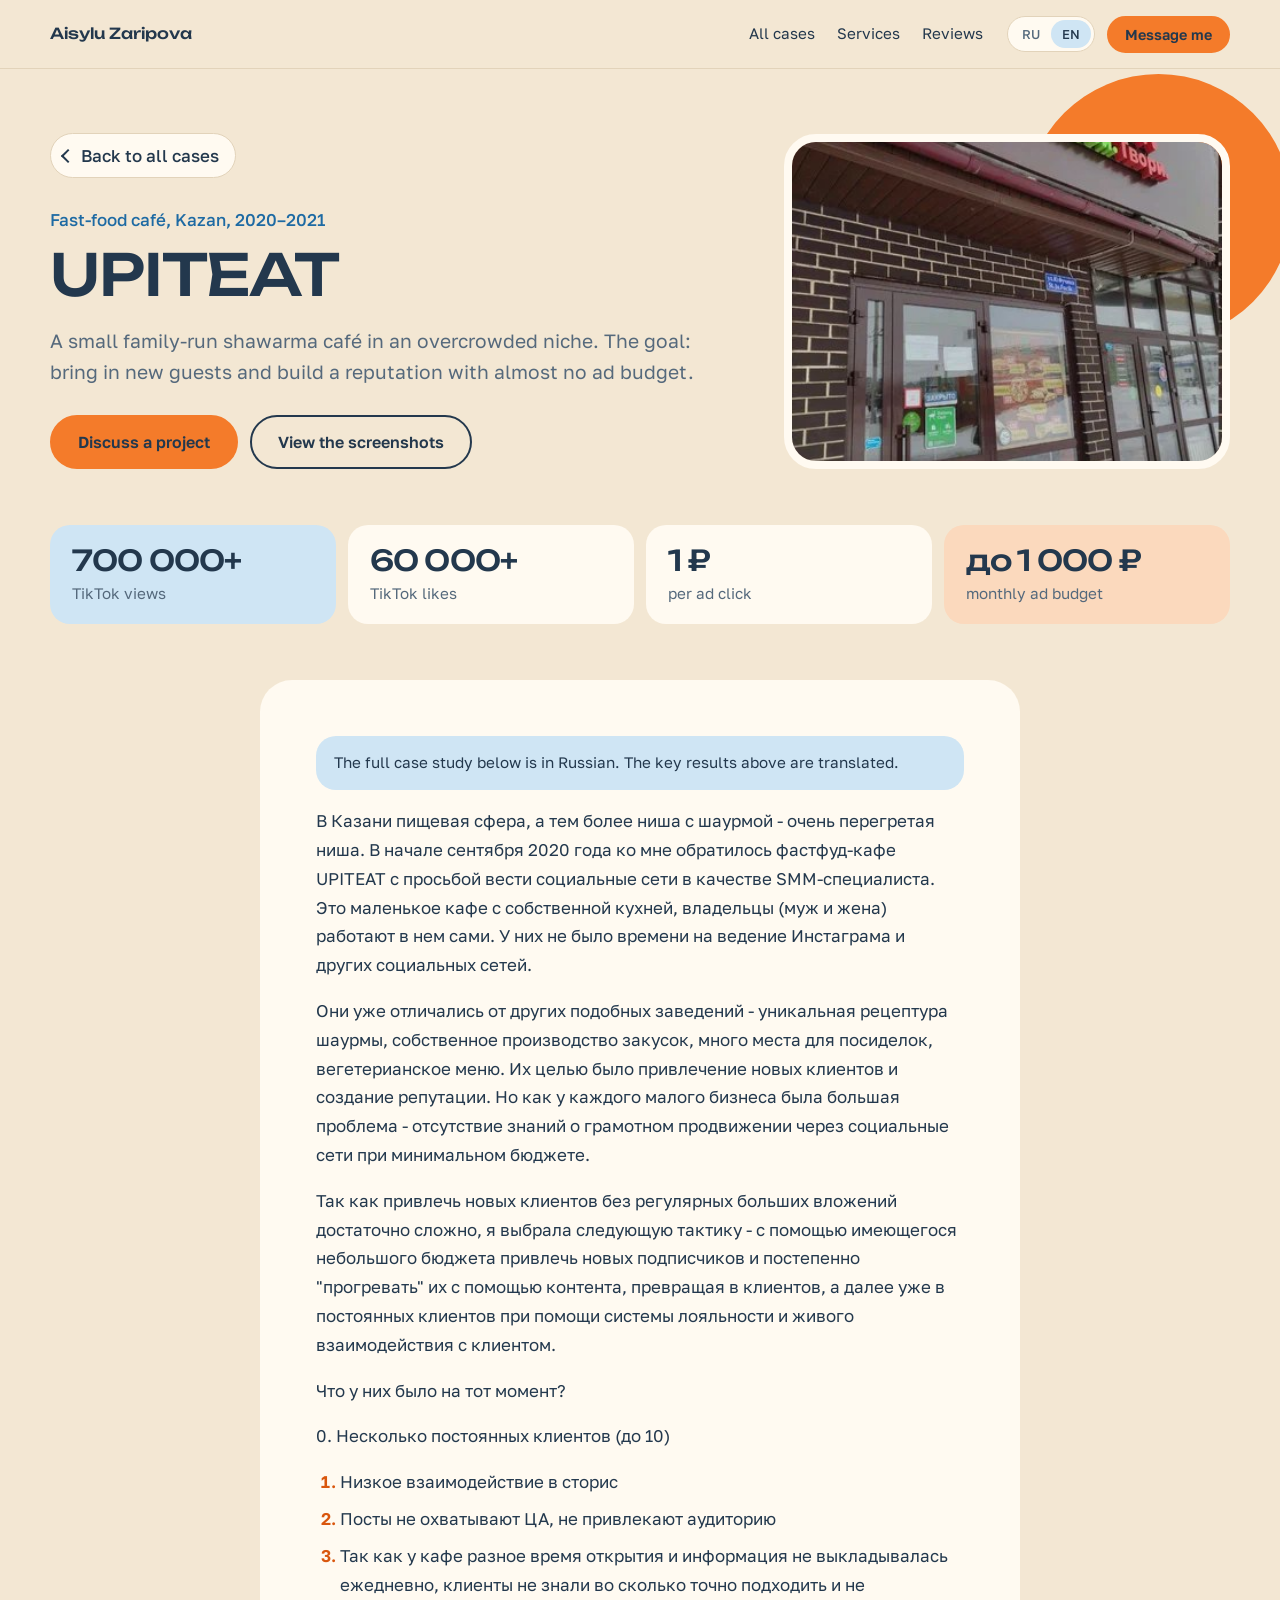
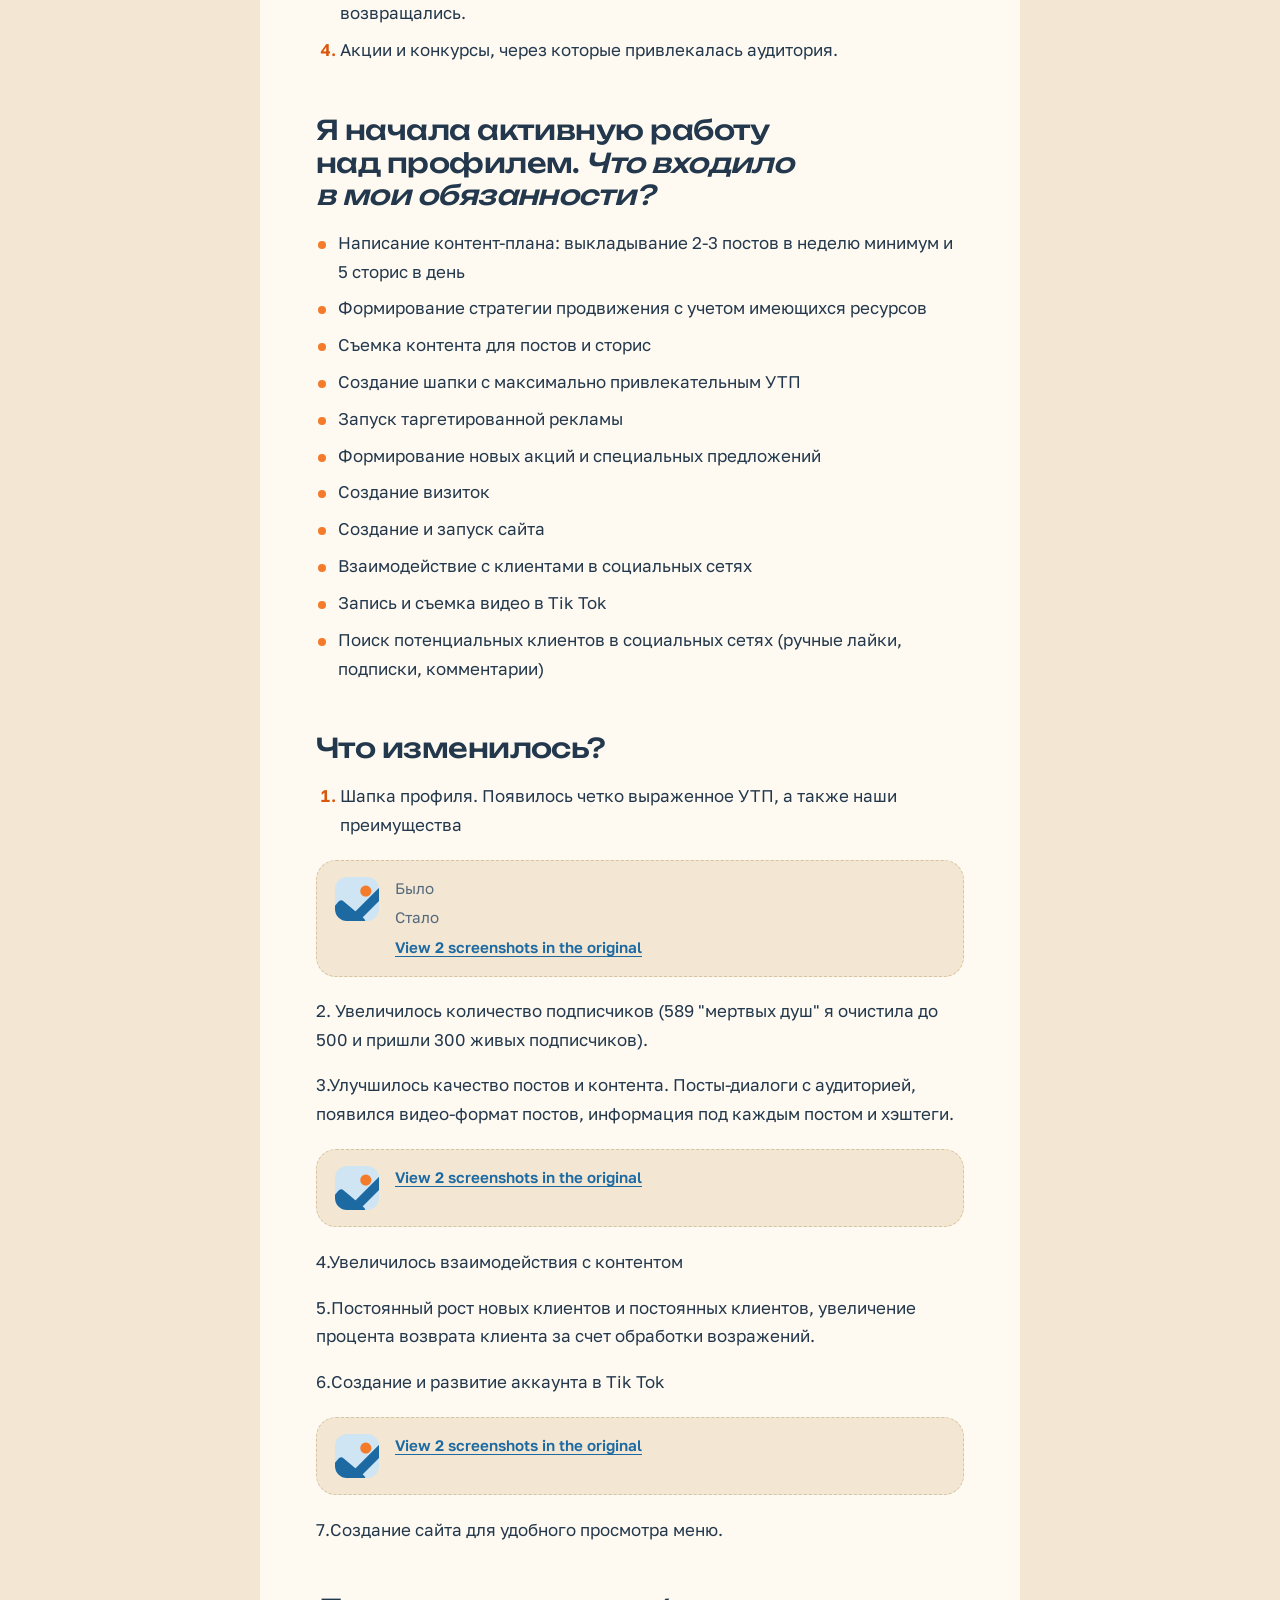
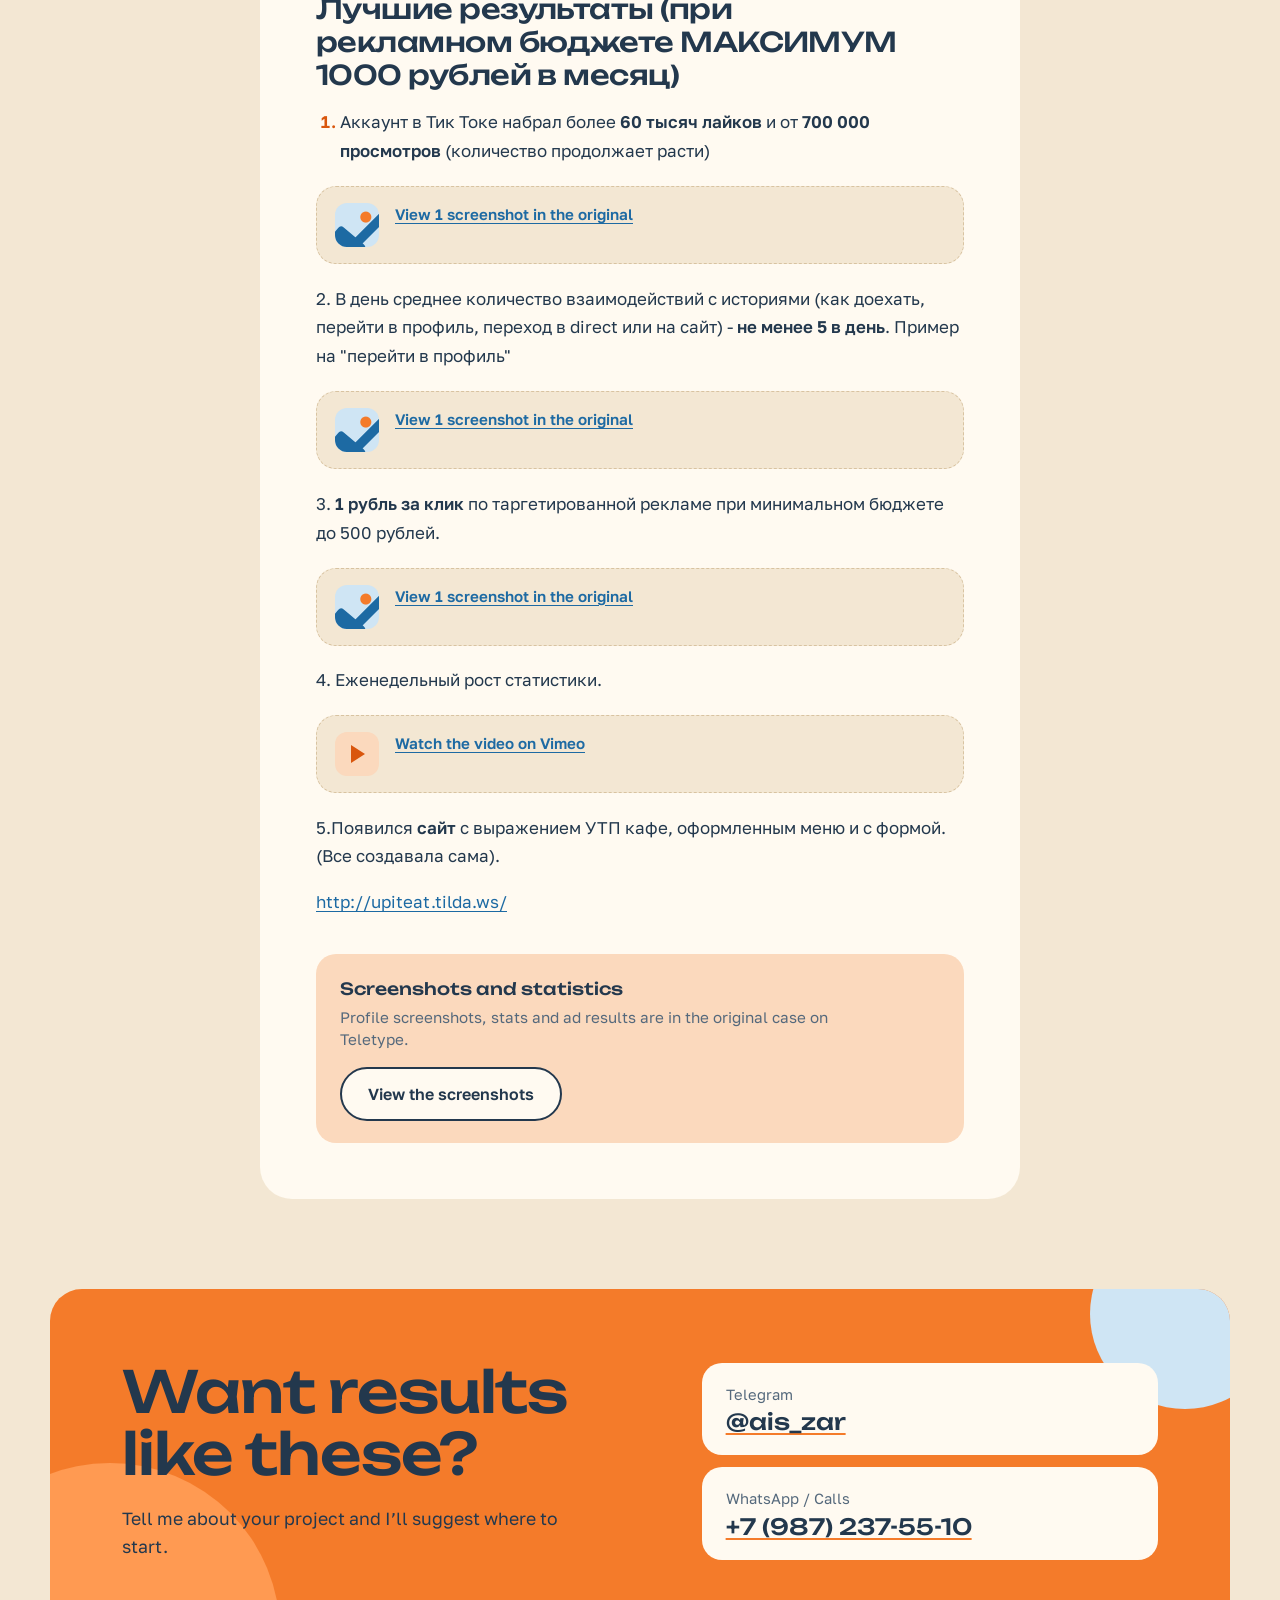
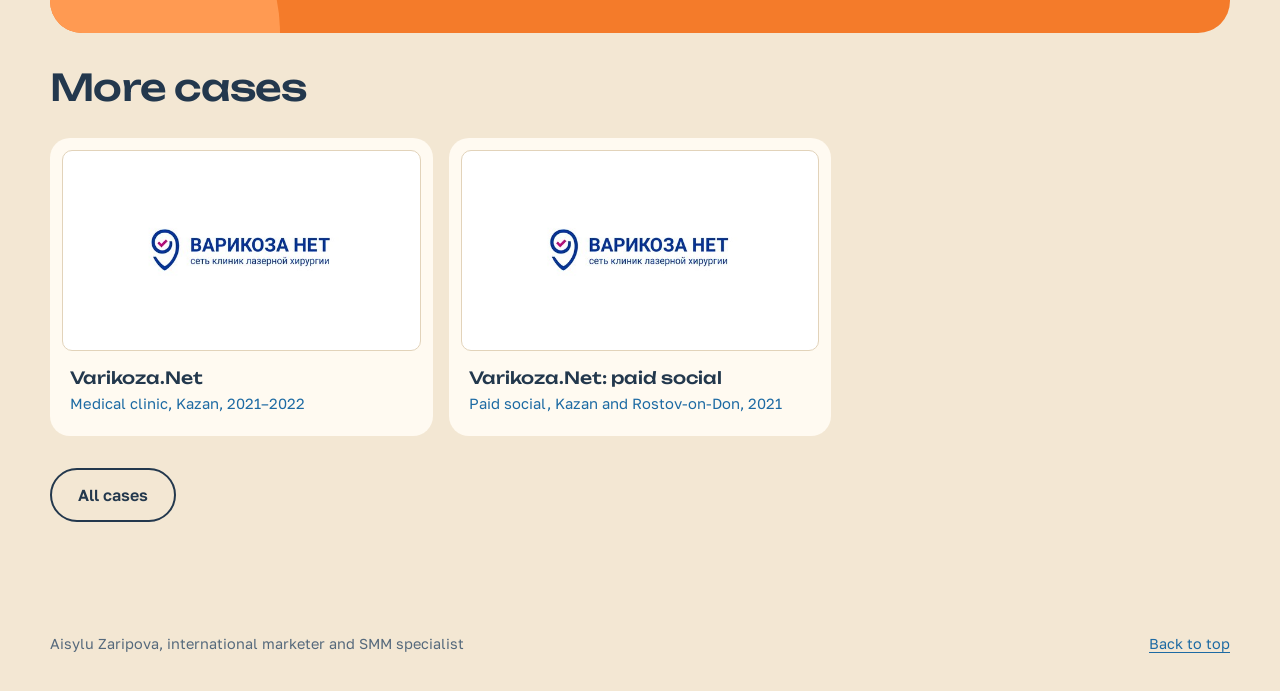
==== cases/upiteat.html @ 754c5f0a "Add case preview modal and standalone case pages Each case card now opens a preview dialog with key " ====
<!doctype html>
<html lang="ru">
<head>
<meta charset="utf-8">
<meta name="viewport" content="width=device-width, initial-scale=1">
<title>UPITEAT — кейс Айсылу Зариповой</title>
<meta name="description" content="Маленькое семейное кафе с шаурмой в перегретой нише. Задача: привлечь новых гостей и выстроить репутацию почти без рекламного бюджета.">
<meta property="og:title" content="UPITEAT — кейс Айсылу Зариповой">
<meta property="og:description" content="Маленькое семейное кафе с шаурмой в перегретой нише. Задача: привлечь новых гостей и выстроить репутацию почти без рекламного бюджета.">
<meta property="og:image" content="../assets/upiteat.jpg">
<link rel="preconnect" href="https://fonts.googleapis.com">
<link rel="preconnect" href="https://fonts.gstatic.com" crossorigin>
<link href="https://fonts.googleapis.com/css2?family=Golos+Text:wght@400;500;600&family=Unbounded:wght@400;500;600&display=swap" rel="stylesheet">
<link rel="stylesheet" href="../styles.css">
</head>
<body class="cpage-body" data-title-en="UPITEAT — case study by Aisylu Zaripova" data-desc-en="A small family-run shawarma café in an overcrowded niche. The goal: bring in new guests and build a reputation with almost no ad budget.">
<a class="skip" href="#main" data-en="Skip to content">К содержанию</a>
<div class="progress" aria-hidden="true"></div>
<header class="top">
  <div class="wrap top__in">
    <a class="brand" href="../index.html" data-en="Aisylu Zaripova">Айсылу Зарипова</a>
    <nav class="nav" aria-label="Навигация">
      <a href="../index.html#cases" data-en="All cases">Все кейсы</a>
      <a href="../index.html#services" data-en="Services">Услуги</a>
      <a href="../index.html#reviews" data-en="Reviews">Отзывы</a>
    </nav>
    <div class="top__act">
      <div class="lang" role="group" aria-label="Язык / Language">
        <button type="button" data-lang="ru" aria-pressed="true">RU</button>
        <button type="button" data-lang="en" aria-pressed="false">EN</button>
      </div>
      <a class="btn btn--sm" href="https://t.me/ais_zar" target="_blank" rel="noopener" data-en="Message me">Написать</a>
    </div>
  </div>
</header>

<main id="main">
  <section class="chero">
    <div class="wrap chero__in">
      <div class="chero__text">
        <a class="back" href="../index.html#cases" data-en="Back to all cases">Ко всем кейсам</a>
        <p class="chero__meta" data-en="Fast-food café, Kazan, 2020–2021">Фастфуд-кафе, Казань, 2020–2021</p>
        <h1 data-en="UPITEAT">UPITEAT</h1>
        <p class="chero__lead" data-en="A small family-run shawarma café in an overcrowded niche. The goal: bring in new guests and build a reputation with almost no ad budget.">Маленькое семейное кафе с шаурмой в перегретой нише. Задача: привлечь новых гостей и выстроить репутацию почти без рекламного бюджета.</p>
        <div class="chero__cta">
          <a class="btn" href="https://t.me/ais_zar" target="_blank" rel="noopener" data-en="Discuss a project">Обсудить проект</a>
          <a class="btn btn--ghost" href="https://teletype.in/@ais.zar/6tDZV5hww" target="_blank" rel="noopener" data-en="View the screenshots">Ознакомиться со скриншотами</a>
        </div>
      </div>
      <div class="chero__pic">
        <div class="chero__sun" aria-hidden="true"></div>
        <img src="../assets/upiteat.jpg" alt="" class="">
      </div>
    </div>
    <div class="wrap">
      <ul class="cnums"><li><b>700 000+</b><span data-en="TikTok views">просмотров в TikTok</span></li><li><b>60 000+</b><span data-en="TikTok likes">лайков в TikTok</span></li><li><b>1 ₽</b><span data-en="per ad click">за клик в таргете</span></li><li><b>до 1 000 ₽</b><span data-en="monthly ad budget">рекламный бюджет в месяц</span></li></ul>
    </div>
  </section>

  <article class="wrap prose">
    <p class="lang-note" data-en="The full case study below is in Russian. The key results above are translated."></p>
    <p>В Казани пищевая сфера, а тем более ниша с шаурмой - очень перегретая ниша. В начале сентября 2020 года ко мне обратилось фастфуд-кафе UPITEAT c просьбой вести социальные сети в качестве SMM-специалиста. Это маленькое кафе с собственной кухней, владельцы (муж и жена) работают в нем сами. У них не было времени на ведение Инстаграма и других социальных сетей.</p>
<p>Они уже отличались от других подобных заведений - уникальная рецептура шаурмы, собственное производство закусок, много места для посиделок, вегетерианское меню. Их целью было привлечение новых клиентов и создание репутации. Но как у каждого малого бизнеса была большая проблема - отсутствие знаний о грамотном продвижении через социальные сети при минимальном бюджете.</p>
<p>Так как привлечь новых клиентов без регулярных больших вложений достаточно сложно, я выбрала следующую тактику - с помощью имеющегося небольшого бюджета привлечь новых подписчиков и постепенно "прогревать" их с помощью контента, превращая в клиентов, а далее уже в постоянных клиентов при помощи системы лояльности и живого взаимодействия с клиентом.</p>
<p>Что у них было на тот момент?</p>
<p>0. Несколько постоянных клиентов (до 10)</p>
<ol><li>Низкое взаимодействие в сторис</li><li>Посты не охватывают ЦА, не привлекают аудиторию</li><li>Так как у кафе разное время открытия и информация не выкладывалась ежедневно, клиенты не знали во сколько точно подходить и не возвращались.</li><li>Акции и конкурсы, через которые привлекалась аудитория.</li></ol>
<h2>Я начала активную работу над профилем. <em>Что входило в мои обязанности?</em></h2>
<ul><li>Написание контент-плана: выкладывание 2-3 постов в неделю минимум и 5 сторис в день</li><li>Формирование стратегии продвижения с учетом имеющихся ресурсов</li><li>Съемка контента для постов и сторис</li><li>Создание шапки с максимально привлекательным УТП</li><li>Запуск таргетированной рекламы</li><li>Формирование новых акций и специальных предложений</li><li>Создание визиток</li><li>Создание и запуск сайта</li><li>Взаимодействие с клиентами в социальных сетях</li><li>Запись и съемка видео в Tik Tok</li><li>Поиск потенциальных клиентов в социальных сетях (ручные лайки, подписки, комментарии)</li></ul>
<h2>Что изменилось?</h2>
<ol><li>Шапка профиля. Появилось четко выраженное УТП, а также наши преимущества</li></ol>
<figure class="shotref"><span class="shotref__ic" aria-hidden="true"></span><figcaption><p>Было</p><p>Стало</p><a class="shotref__link" href="https://teletype.in/@ais.zar/6tDZV5hww" target="_blank" rel="noopener" data-en="View 2 screenshots in the original">Смотреть 2 скриншота в оригинале</a></figcaption></figure>
<p>2. Увеличилось количество подписчиков (589 "мертвых душ" я очистила до 500 и пришли 300 живых подписчиков).</p>
<p>3.Улучшилось качество постов и контента. Посты-диалоги с аудиторией, появился видео-формат постов, информация под каждым постом и хэштеги.</p>
<figure class="shotref"><span class="shotref__ic" aria-hidden="true"></span><figcaption><a class="shotref__link" href="https://teletype.in/@ais.zar/6tDZV5hww" target="_blank" rel="noopener" data-en="View 2 screenshots in the original">Смотреть 2 скриншота в оригинале</a></figcaption></figure>
<p>4.Увеличилось взаимодействия с контентом</p>
<p>5.Постоянный рост новых клиентов и постоянных клиентов, увеличение процента возврата клиента за счет обработки возражений.</p>
<p>6.Создание и развитие аккаунта в Tik Tok</p>
<figure class="shotref"><span class="shotref__ic" aria-hidden="true"></span><figcaption><a class="shotref__link" href="https://teletype.in/@ais.zar/6tDZV5hww" target="_blank" rel="noopener" data-en="View 2 screenshots in the original">Смотреть 2 скриншота в оригинале</a></figcaption></figure>
<p>7.Создание сайта для удобного просмотра меню.</p>
<h2>Лучшие результаты (при рекламном бюджете МАКСИМУМ 1000 рублей в месяц)</h2>
<ol><li>Аккаунт в Тик Токе набрал более <b>60 тысяч лайков</b> и от<b> 700 000 просмотров</b> (количество продолжает расти)</li></ol>
<figure class="shotref"><span class="shotref__ic" aria-hidden="true"></span><figcaption><a class="shotref__link" href="https://teletype.in/@ais.zar/6tDZV5hww" target="_blank" rel="noopener" data-en="View 1 screenshot in the original">Смотреть 1 скриншот в оригинале</a></figcaption></figure>
<p>2. В день среднее количество взаимодействий с историями (как доехать, перейти в профиль, переход в direct или на сайт) - <b>не менее 5 в день</b>. Пример на "перейти в профиль"</p>
<figure class="shotref"><span class="shotref__ic" aria-hidden="true"></span><figcaption><a class="shotref__link" href="https://teletype.in/@ais.zar/6tDZV5hww" target="_blank" rel="noopener" data-en="View 1 screenshot in the original">Смотреть 1 скриншот в оригинале</a></figcaption></figure>
<p>3.<b> 1 рубль за клик</b> по таргетированной рекламе при минимальном бюджете до 500 рублей.</p>
<figure class="shotref"><span class="shotref__ic" aria-hidden="true"></span><figcaption><a class="shotref__link" href="https://teletype.in/@ais.zar/6tDZV5hww" target="_blank" rel="noopener" data-en="View 1 screenshot in the original">Смотреть 1 скриншот в оригинале</a></figcaption></figure>
<p>4. Еженедельный рост статистики.</p>
<figure class="shotref shotref--video"><span class="shotref__ic" aria-hidden="true"></span><figcaption><a class="shotref__link" href="https://vimeo.com/582574248" target="_blank" rel="noopener" data-en="Watch the video on Vimeo">Смотреть видео на Vimeo</a></figcaption></figure>
<p>5.Появился <b>сайт</b> с выражением УТП кафе, оформленным меню и с формой. (Все создавала сама).</p>
<p><a target="_blank" rel="noopener" href="http://upiteat.tilda.ws/"> <a target="_blank" rel="noopener" href="http://upiteat.tilda.ws/">http://upiteat.tilda.ws/</a></a></p>
    <aside class="shots-note"><div><b data-en="Screenshots and statistics">Скриншоты и статистика</b><p data-en="Profile screenshots, stats and ad results are in the original case on Teletype.">Скриншоты профиля, статистика и результаты рекламы в оригинале кейса на Teletype.</p></div><a class="btn btn--ghost" href="https://teletype.in/@ais.zar/6tDZV5hww" target="_blank" rel="noopener" data-en="View the screenshots">Ознакомиться со скриншотами</a></aside>
  </article>

  <section class="contact">
    <div class="wrap">
      <div class="contact__box">
        <div>
          <h2 data-en="Want results like these?">Хотите такие же результаты?</h2>
          <p data-en="Tell me about your project and I’ll suggest where to start.">Расскажите о своём проекте, и я предложу, с чего начать.</p>
        </div>
        <ul class="contact__list">
          <li><span>Telegram</span><a href="https://t.me/ais_zar" target="_blank" rel="noopener">@ais_zar</a></li>
          <li><span data-en="WhatsApp / Calls">WhatsApp / Звонки</span><a href="https://wa.me/79872375510" target="_blank" rel="noopener">+7 (987) 237-55-10</a></li>
        </ul>
      </div>
    </div>
  </section>

  <section class="wrap more">
    <h2 data-en="More cases">Другие кейсы</h2>
    <ul class="more__list"><li><a href="varikoza.html"><img src="../assets/varikoza.jpg" alt="" loading="lazy"><b data-en="Varikoza.Net">Варикоза.Нет</b><span data-en="Medical clinic, Kazan, 2021–2022">Медицинская клиника, Казань, 2021–2022</span></a></li><li><a href="varikoza-target.html"><img src="../assets/varikoza.jpg" alt="" loading="lazy"><b data-en="Varikoza.Net: paid social">Варикоза.Нет: таргет</b><span data-en="Paid social, Kazan and Rostov-on-Don, 2021">Таргетированная реклама, Казань и Ростов-на-Дону, 2021</span></a></li></ul>
    <a class="btn btn--ghost" href="../index.html#cases" data-en="All cases">Все кейсы</a>
  </section>
</main>

<dialog class="lightbox" aria-label="Изображение" data-en-aria-label="Image">
  <img src="" alt="">
  <button type="button" class="lightbox__close" aria-label="Закрыть" data-en-aria-label="Close">×</button>
</dialog>

<footer class="foot">
  <div class="wrap foot__in">
    <span data-en="Aisylu Zaripova, international marketer and SMM specialist">Айсылу Зарипова, международный маркетолог и SMM-специалист</span>
    <a href="#main" data-en="Back to top">Наверх</a>
  </div>
</footer>
<script src="../script.js"></script>
</body>
</html>
---- styles.css ----
:root {
  --sand: #f3e7d3;
  --paper: #fffaf1;
  --sky: #cfe5f4;
  --sky-deep: #1d6aa3;
  --sun: #f47b2a;
  --sun-soft: #fbd9bd;
  --ink: #23384d;
  --ink-soft: #55697c;
  --line: #e2d3ba;
  --display: 'Unbounded', 'Golos Text', system-ui, sans-serif;
  --body: 'Golos Text', system-ui, -apple-system, 'Segoe UI', sans-serif;
  --r-lg: 32px;
  --r-md: 20px;
}

* { box-sizing: border-box; }
html { scroll-behavior: smooth; scroll-padding-top: 88px; }
body {
  margin: 0;
  background: var(--sand);
  color: var(--ink);
  font: 400 17px/1.6 var(--body);
  -webkit-font-smoothing: antialiased;
}
img { max-width: 100%; height: auto; display: block; }
a { color: var(--sky-deep); text-underline-offset: 3px; }
a:hover { color: var(--ink); }
:focus-visible { outline: 3px solid var(--sky-deep); outline-offset: 3px; border-radius: 6px; }
ul { margin: 0; padding: 0; list-style: none; }
h1, h2, h3, h4, p, dl, dd, figure, blockquote { margin: 0; }

.wrap { width: min(1180px, 100% - 40px); margin-inline: auto; }
.skip { position: absolute; left: -999px; top: 8px; background: var(--paper); padding: 8px 14px; border-radius: 10px; z-index: 20; }
.skip:focus { left: 8px; }

h1, h2 { font-family: var(--display); font-weight: 500; letter-spacing: -0.02em; text-wrap: balance; }
h1 { font-size: clamp(1.75rem, 4.3vw, 3.5rem); line-height: 1.12; overflow-wrap: break-word; }
h2 { font-size: clamp(1.4rem, 2.9vw, 2.3rem); line-height: 1.2; max-width: 22ch; }
h3 { font-family: var(--display); font-weight: 500; font-size: 1.05rem; line-height: 1.3; letter-spacing: -0.01em; }

/* ---------- Header ---------- */
.top { position: sticky; top: 0; z-index: 10; background: rgba(243, 231, 211, .9); backdrop-filter: blur(10px); border-bottom: 1px solid var(--line); }
.top__in { display: flex; align-items: center; gap: 24px; min-height: 68px; }
.brand { font-family: var(--display); font-weight: 500; font-size: .95rem; color: var(--ink); text-decoration: none; white-space: nowrap; }
.nav { display: flex; gap: 22px; margin-left: auto; }
.nav a { color: var(--ink); text-decoration: none; font-size: .95rem; padding: 6px 0; border-bottom: 2px solid transparent; }
.nav a:hover { border-color: var(--sun); }
.top__act { display: flex; align-items: center; gap: 12px; }
.lang { display: flex; background: var(--paper); border: 1px solid var(--line); border-radius: 999px; padding: 3px; }
.lang button { border: 0; background: none; font: 500 .8rem var(--body); color: var(--ink-soft); padding: 6px 11px; border-radius: 999px; cursor: pointer; }
.lang button[aria-pressed="true"] { background: var(--sky); color: var(--ink); }

.btn { display: inline-flex; align-items: center; justify-content: center; background: var(--sun); color: var(--ink); font: 600 1rem var(--body); text-decoration: none; padding: 15px 26px; border-radius: 999px; border: 2px solid var(--sun); transition: background .15s, border-color .15s; }
.btn:hover { background: #ff9347; border-color: #ff9347; color: var(--ink); }
.btn--ghost { background: transparent; border-color: var(--ink); }
.btn--ghost:hover { background: var(--paper); border-color: var(--ink); }
.btn--sm { padding: 8px 16px; font-size: .9rem; }

/* ---------- Hero ---------- */
.hero { padding: clamp(32px, 6vw, 72px) 0 clamp(48px, 7vw, 96px); overflow: hidden; }
.hero__in { display: grid; grid-template-columns: 1.15fr .85fr; gap: clamp(24px, 5vw, 72px); align-items: center; }
.hero__lead { margin-top: 24px; font-size: clamp(1.05rem, 1.5vw, 1.25rem); max-width: 34em; color: var(--ink-soft); }
.hero__cta { margin-top: 36px; display: flex; flex-wrap: wrap; gap: 12px; }
.hero__photo { position: relative; justify-self: center; width: min(400px, 100%); }
.hero__photo img { position: relative; width: 100%; aspect-ratio: 4 / 5.4; object-fit: cover; object-position: 60% 20%; border-radius: 999px 999px var(--r-lg) var(--r-lg); border: 8px solid var(--paper); }
.hero__sun { position: absolute; width: 78%; aspect-ratio: 1; border-radius: 50%; background: var(--sun); right: -16%; top: -5%; }
.geo li { position: absolute; background: var(--paper); border: 2px solid var(--ink); border-radius: 999px; padding: 7px 14px 7px 30px; font: 500 .8rem var(--display); white-space: nowrap; }
.geo li::before { content: ''; position: absolute; left: 11px; top: 50%; width: 11px; height: 11px; border-radius: 50% 50% 50% 0; background: var(--sun); transform: translateY(-65%) rotate(-45deg); }
.geo__1 { left: -9%; top: 30%; rotate: -6deg; }
.geo__2 { right: -8%; top: 46%; rotate: 5deg; }
.geo__3 { left: -5%; bottom: 20%; rotate: 4deg; }
.geo__4 { right: -2%; bottom: 7%; rotate: -5deg; }
.geo__2::before, .geo__4::before { background: var(--sky-deep) !important; }

@media (prefers-reduced-motion: no-preference) {
  .js .hero__text > * { animation: rise .7s cubic-bezier(.2, .7, .2, 1) both; }
  .js .hero__text > :nth-child(2) { animation-delay: .1s; }
  .js .hero__text > :nth-child(3) { animation-delay: .2s; }
  .js .hero__sun { animation: sun 1s cubic-bezier(.2, .7, .2, 1) both; }
  .js .geo li { animation: pop .45s cubic-bezier(.3, 1.4, .5, 1) both; }
  .js .geo__1 { animation-delay: .55s; } .js .geo__2 { animation-delay: .7s; }
  .js .geo__3 { animation-delay: .85s; } .js .geo__4 { animation-delay: 1s; }
}
@keyframes rise { from { opacity: 0; transform: translateY(18px); } }
@keyframes sun { from { opacity: 0; transform: translate(-30px, 40px) scale(.8); } }
@keyframes pop { from { opacity: 0; scale: .6; } }

/* ---------- About ---------- */
.about { background: var(--paper); padding: clamp(48px, 7vw, 96px) 0; }
.about__in { display: grid; grid-template-columns: minmax(0, 360px) 1fr; gap: clamp(28px, 6vw, 80px); align-items: center; }
.about__photo { border-radius: var(--r-lg); aspect-ratio: 4 / 5; object-fit: cover; object-position: 50% 30%; width: 100%; }
.about__text p { margin-top: 18px; max-width: 36em; font-size: 1.08rem; }

/* ---------- Sections ---------- */
.sec { padding: clamp(48px, 7vw, 96px) 0 0; }
.sec:last-of-type { padding-bottom: clamp(48px, 7vw, 96px); }
.sec__lead { margin-top: 14px; color: var(--ink-soft); max-width: 40em; }

/* Results */
.results { margin-top: 36px; display: grid; grid-template-columns: repeat(2, 1fr); gap: 16px; }
.res { background: var(--paper); border-radius: var(--r-lg); padding: clamp(22px, 3vw, 36px); }
.res--sky { background: var(--sky); }
.res--sun { background: var(--sun-soft); }
.res h3 { font-size: 1.35rem; }
.res__meta { color: var(--ink-soft); margin-top: 4px; }
.res dl { margin-top: 20px; }
.res dl > div { display: grid; grid-template-columns: 178px 1fr; gap: 16px; align-items: baseline; padding: 11px 0; border-top: 1px solid rgba(35, 56, 77, .14); }
.res dt { font: 500 1.05rem var(--display); white-space: nowrap; letter-spacing: -0.02em; }
.res__note { padding-top: 11px; border-top: 1px solid rgba(35, 56, 77, .14); }

/* Chips */
.tools { margin-top: 36px; display: grid; grid-template-columns: 1fr 1fr; gap: clamp(24px, 4vw, 56px); }
.chips { display: flex; flex-wrap: wrap; gap: 8px; margin-top: 16px; }
.chips li { padding: 8px 16px; border-radius: 999px; font-weight: 500; font-size: .95rem; }
.chips--sky li { background: var(--sky); }
.chips--sun li { background: var(--sun-soft); }
.chips--paper li { background: var(--paper); border: 1px solid var(--line); }
.chips--lg { margin-top: 32px; gap: 10px; }
.chips--lg li { padding: 12px 20px; font-size: 1.02rem; }
.chips--lg li:nth-child(3n+1) { border-color: var(--sun); }
.chips--lg li:nth-child(3n+2) { border-color: #8fc1e3; }

/* Services */
.services { margin-top: 32px; columns: 2; column-gap: clamp(24px, 5vw, 72px); }
.services li { break-inside: avoid; padding: 13px 0 13px 28px; border-bottom: 1px solid var(--line); position: relative; }
.services li::before { content: ''; position: absolute; left: 2px; top: 1.35em; width: 10px; height: 10px; border-radius: 50%; background: var(--sun); }
.services li:nth-child(even)::before { background: #6fb0dc; }
.services b { font-weight: 600; }

.ai { margin-top: clamp(40px, 6vw, 72px); background: var(--sky); border-radius: var(--r-lg); padding: clamp(24px, 4vw, 48px); }
.ai h2 { max-width: 26ch; }
.ai__list { margin-top: 28px; display: grid; grid-template-columns: repeat(5, 1fr); gap: 12px; }
.ai__list li { background: var(--paper); border-radius: var(--r-md); padding: 20px; display: flex; flex-direction: column; gap: 10px; }
.ai__list h3 { font-size: .92rem; }
.ai__list p { font-size: .95rem; line-height: 1.5; color: var(--ink-soft); }
.ai__list a { margin-top: auto; font-weight: 600; font-size: .95rem; }

/* Cases */
.tabs { margin-top: 32px; display: flex; flex-wrap: wrap; gap: 8px; }
.tabs button { font: 500 .95rem var(--body); color: var(--ink); background: var(--paper); border: 1px solid var(--line); border-radius: 999px; padding: 10px 18px; cursor: pointer; }
.tabs button:hover { border-color: var(--ink); }
.tabs button[aria-selected="true"] { background: var(--ink); border-color: var(--ink); color: var(--paper); }
.tabs i { font-style: normal; opacity: .6; margin-left: 4px; font-size: .85em; }
html:not(.js) .tabs { display: none; }
.js .panel__title { position: absolute; width: 1px; height: 1px; overflow: hidden; clip-path: inset(50%); }
.panel__title { margin-top: 40px; }
.panel[hidden] { display: none; }
.cases { margin-top: 24px; display: grid; grid-template-columns: repeat(3, 1fr); gap: 16px; }
.cases--two { grid-template-columns: repeat(2, 1fr); }
.case { background: var(--paper); border-radius: var(--r-md); padding: 14px 22px 22px; display: flex; flex-direction: column; }
.case img { width: calc(100% + 16px); max-width: none; margin: 0 -8px 18px; aspect-ratio: 16 / 9; object-fit: cover; border-radius: 12px; background: #fff; }
.case img.is-logo { object-fit: contain; padding: 18px 28px; border: 1px solid var(--line); }
.case h4 { font: 500 1.1rem var(--display); letter-spacing: -0.01em; }
.case__meta { color: var(--sky-deep); font-size: .92rem; margin: 4px 0 12px; }
.case > p { font-size: .98rem; }
.case ul { margin: 14px 0 0; }
.case ul li { position: relative; padding: 7px 0 7px 18px; border-top: 1px solid var(--line); font-size: .95rem; font-weight: 500; }
.case ul li::before { content: ''; position: absolute; left: 0; top: 1.05em; width: 7px; height: 7px; border-radius: 50%; background: var(--sun); }
.case__links, .case__req { margin-top: auto; padding-top: 16px; }
.case__links { display: flex; flex-wrap: wrap; gap: 6px 16px; font-weight: 600; }
.case__req { color: var(--ink-soft); font-size: .92rem; }

/* Reviews */
.reviews { margin-top: 36px; display: grid; grid-template-columns: 1.3fr 1fr; gap: 16px; }
.rev { background: var(--paper); border-radius: var(--r-lg); padding: clamp(22px, 3vw, 36px); display: flex; flex-direction: column; gap: 14px; }
.rev--sky { background: var(--sky); grid-row: span 2; }
.rev--sun { background: var(--sun-soft); }
.rev blockquote p { font-size: 1.08rem; line-height: 1.55; }
.rev--sky blockquote p { font-size: clamp(1.1rem, 1.6vw, 1.3rem); }
.rev__ctx { font-size: .88rem; color: var(--ink-soft); }
.rev figcaption { margin-top: auto; padding-top: 8px; display: grid; gap: 2px; }
.rev figcaption b { font: 500 1rem var(--display); }
.rev figcaption span { color: var(--ink-soft); font-size: .95rem; }
.rev figcaption a { margin-top: 8px; font-size: .92rem; font-weight: 600; justify-self: start; }

/* Contact */
.contact { padding: clamp(48px, 7vw, 96px) 0 32px; }
.contact__box { background: var(--sun); border-radius: var(--r-lg); padding: clamp(28px, 6vw, 72px); display: grid; grid-template-columns: 1.2fr 1fr; gap: 32px; align-items: center; }
.contact__box h2 { font-size: clamp(1.8rem, 4.6vw, 3.6rem); line-height: 1.08; max-width: 11ch; }
.contact__box p { margin-top: 20px; font-size: 1.1rem; max-width: 26em; }
.contact__list { display: grid; gap: 12px; }
.contact__list li { background: var(--paper); border-radius: var(--r-md); padding: 20px 24px; display: grid; gap: 2px; }
.contact__list span { color: var(--ink-soft); font-size: .92rem; }
.contact__list a { font: 500 clamp(1.05rem, 2vw, 1.4rem) var(--display); color: var(--ink); text-decoration-color: var(--sun); text-decoration-thickness: 2px; overflow-wrap: anywhere; }
.contact__list a:hover { color: var(--sky-deep); }

.foot { padding: 20px 0 36px; font-size: .9rem; color: var(--ink-soft); }
.foot__in { display: flex; justify-content: space-between; gap: 16px; flex-wrap: wrap; }

/* ---------- Responsive ---------- */
@media (max-width: 1080px) {
  .ai__list { grid-template-columns: repeat(3, 1fr); }
  .nav { gap: 16px; }
  .top .btn--sm { display: none; }
}
@media (max-width: 900px) {
  .top__in { flex-wrap: wrap; gap: 0 16px; padding-top: 10px; }
  .top__act { margin-left: auto; }
  .nav { order: 3; width: 100%; margin: 0; overflow-x: auto; padding: 8px 0 10px; scrollbar-width: none; }
  .nav::-webkit-scrollbar { display: none; }
  .nav a { white-space: nowrap; padding: 8px 0; }
  .top .btn--sm { display: inline-flex; }
  html { scroll-padding-top: 120px; }
  .hero__in { grid-template-columns: 1fr; }
  .hero__photo { width: min(320px, 78%); margin-top: 16px; }
  .about__in { grid-template-columns: 1fr; }
  .about__photo { max-width: 360px; }
  .cases, .cases--two { grid-template-columns: repeat(2, 1fr); }
  .tools, .reviews, .contact__box { grid-template-columns: 1fr; }
  .contact__box h2 { max-width: none; }
}
@media (max-width: 640px) {
  body { font-size: 16px; }
  .wrap { width: calc(100% - 32px); }
  .brand { font-size: .82rem; }
  .results, .cases, .cases--two, .ai__list { grid-template-columns: 1fr; }
  .services { columns: 1; }
  .res dl > div { grid-template-columns: 1fr; gap: 0; }
  .btn { width: 100%; }
  .btn--sm { width: auto; }
  .tabs button { padding: 12px 16px; }
}
@media (prefers-reduced-motion: reduce) { html { scroll-behavior: auto; } }

/* ---------- Richer layer: icons, ticker, motion ---------- */
:root { --sun-deep: #d9560d; }
.progress { position: fixed; inset: 0 0 auto 0; height: 4px; background: var(--sun); transform-origin: 0 50%; transform: scaleX(0); z-index: 30; }

.facts { margin-top: 40px; display: flex; flex-wrap: wrap; gap: 14px 32px; }
.facts li { display: grid; }
.facts b { font: 500 clamp(1.5rem, 2.6vw, 2.1rem)/1.1 var(--display); letter-spacing: -0.03em; }
.facts li:nth-child(odd) b { color: var(--sun-deep); }
.facts li:nth-child(even) b { color: var(--sky-deep); }
.facts span { font-size: .92rem; color: var(--ink-soft); }

.hero__dot { position: absolute; width: 34%; aspect-ratio: 1; border-radius: 50%; background: var(--sky); left: -20%; bottom: -6%; }
.badge { position: absolute; width: 31%; left: -17%; top: 2%; overflow: visible; }
.badge text { font: 500 12.5px var(--display); fill: var(--ink); letter-spacing: .04em; }
.badge__spin { transform-origin: 60px 60px; }

.ticker { background: var(--sky); overflow: hidden; padding: 18px 0; transform: rotate(-1.2deg) scale(1.02); margin: -8px 0 -14px; position: relative; z-index: 2; display: flex; }
.ticker__row { display: flex; flex: none; align-items: center; }
.ticker__row li { font: 500 clamp(1rem, 1.8vw, 1.35rem) var(--display); white-space: nowrap; padding-right: 28px; display: flex; align-items: center; gap: 28px; }
.ticker__row li::after { content: ''; width: 16px; height: 16px; background: var(--sun); clip-path: polygon(50% 0, 62% 38%, 100% 50%, 62% 62%, 50% 100%, 38% 62%, 0 50%, 38% 38%); }

.about__pic { position: relative; }
.about__pic::before { content: ''; position: absolute; inset: 0; border-radius: var(--r-lg); background: var(--sun); transform: rotate(-5deg); }
.about__photo { position: relative; }
.about__tag { position: absolute; right: -18px; bottom: 28px; background: var(--paper); border: 2px solid var(--ink); border-radius: 999px; padding: 8px 16px; font: 500 .82rem var(--display); rotate: 4deg; white-space: nowrap; }

.chips--icons li { display: flex; align-items: center; gap: 10px; background: var(--paper); border: 1px solid var(--line); padding: 7px 16px 7px 8px; transition: transform .2s, border-color .2s; }
.chips--icons img { width: 30px; height: 30px; border-radius: 9px; object-fit: contain; flex: none; }
.chips--icons li:hover { transform: translateY(-3px) rotate(-1.5deg); border-color: var(--sun); }
.chips--lg li { transition: transform .2s, background .2s; }
.chips--lg li:hover { transform: translateY(-3px); background: var(--sky); }

.res, .case, .ai__list li, .rev, .contact__list li { transition: transform .25s cubic-bezier(.2, .7, .2, 1), box-shadow .25s; }
.res:hover, .case:hover, .ai__list li:hover, .rev:hover { transform: translateY(-6px); box-shadow: 0 24px 40px -24px rgba(35, 56, 77, .35); }
.contact__list li:hover { transform: translateX(8px); }
.case { overflow: hidden; }
.case img { transition: scale .5s cubic-bezier(.2, .7, .2, 1); }
.case:hover img:not(.is-logo) { scale: 1.05; }
.res dt { font-variant-numeric: tabular-nums; }
.services li { transition: padding-left .2s; }
.services li:hover { padding-left: 36px; }

.sec { position: relative; z-index: 0; overflow-x: clip; }
#results .wrap, #reviews .wrap { position: relative; }
#results .wrap::before { content: ''; position: absolute; width: 220px; aspect-ratio: 1; border-radius: 50%; border: 36px solid var(--sky); right: -90px; top: -70px; z-index: -1; }
#reviews .wrap::before { content: ''; position: absolute; width: 150px; aspect-ratio: 1; border-radius: 50%; background: var(--sun); right: 6%; top: -40px; z-index: -1; }

.contact__box { position: relative; overflow: hidden; isolation: isolate; }
.contact__box::before, .contact__box::after { content: ''; position: absolute; border-radius: 50%; z-index: -1; }
.contact__box::before { width: 340px; aspect-ratio: 1; background: #ff9a52; left: -110px; bottom: -170px; }
.contact__box::after { width: 190px; aspect-ratio: 1; background: var(--sky); right: -50px; top: -70px; }

@media (prefers-reduced-motion: no-preference) {
  .ticker__row { animation: ticker 38s linear infinite; }
  .ticker:hover .ticker__row { animation-play-state: paused; }
  .badge__spin { animation: spin 22s linear infinite; }
  .js .geo li { animation-name: pop, bob; animation-duration: .45s, 5s; animation-iteration-count: 1, infinite; animation-timing-function: cubic-bezier(.3, 1.4, .5, 1), ease-in-out; animation-fill-mode: both, none; }
  .js .geo__1 { animation-delay: .55s, 1.2s; } .js .geo__2 { animation-delay: .7s, 2.1s; }
  .js .geo__3 { animation-delay: .85s, 1.7s; } .js .geo__4 { animation-delay: 1s, 2.8s; }
  .hero__dot { animation: drift 9s ease-in-out infinite alternate; }
  .js .hero__photo img { animation: photo 1s cubic-bezier(.2, .7, .2, 1) both; }
  .js .badge { animation: pop .6s .4s cubic-bezier(.3, 1.4, .5, 1) both; }
  .reveal { opacity: 0; transform: translateY(28px); }
  .reveal.is-in { opacity: 1; transform: none; transition: opacity .7s cubic-bezier(.2, .7, .2, 1), transform .7s cubic-bezier(.2, .7, .2, 1); transition-delay: var(--d, 0s); }
  .reveal.is-done { opacity: 1; transform: none; transition: transform .25s cubic-bezier(.2, .7, .2, 1), box-shadow .25s, background .2s, border-color .2s, padding-left .2s; transition-delay: 0s; }
  .res.is-done:hover, .rev.is-done:hover, .ai__list li.is-done:hover { transform: translateY(-6px); }
  .chips--lg li.is-done:hover { transform: translateY(-3px); }
  .contact__list li.is-done:hover { transform: translateX(8px); }
  .panel.is-switch .case { animation: rise .5s cubic-bezier(.2, .7, .2, 1) both; animation-delay: calc(var(--i, 0) * 60ms); }
  .btn { transition: background .15s, border-color .15s, transform .2s; }
  .btn:hover { transform: translateY(-2px) scale(1.02); }
}
@keyframes ticker { to { transform: translateX(-100%); } }
@keyframes spin { to { transform: rotate(360deg); } }
@keyframes bob { 50% { translate: 0 -7px; } }
@keyframes drift { to { transform: translate(18px, -22px) scale(1.08); } }
@keyframes photo { from { opacity: 0; transform: translateY(30px) scale(.96); } }

@media (max-width: 900px) {
  .badge { left: -14%; top: -2%; width: 34%; }
  .about__pic { max-width: 340px; margin-left: 10px; }
  .about__tag { right: -8px; }
  #results .wrap::before, #reviews .wrap::before { display: none; }
}
@media (max-width: 640px) {
  .facts { display: grid; grid-template-columns: 1fr 1fr; }
}
html, body { overflow-x: clip; }

/* ---------- Case cards: details button ---------- */
.case > ul, .case > p:not([class]) { margin-bottom: 18px; }
.case > ul { margin-bottom: 18px; }
.case__open { margin-top: auto; align-self: flex-start; font: 600 .95rem var(--body); color: var(--ink); background: var(--sky); border: 0; border-radius: 999px; padding: 10px 18px; cursor: pointer; transition: background .2s, transform .2s; }
.case__open:hover { background: var(--sun); transform: translateY(-2px); }
.case img { cursor: pointer; }
.btn--soft { background: var(--sky); border-color: var(--sky); }
.btn--soft:hover { background: #b9daf0; border-color: #b9daf0; }

/* ---------- Case preview modal ---------- */
html.is-modal { overflow: hidden; }
.cmodal { border: 0; padding: 0; border-radius: var(--r-lg); background: var(--paper); color: var(--ink); width: min(900px, 100% - 32px); max-width: none; max-height: min(88vh, 780px); overflow: hidden; box-shadow: 0 40px 80px -30px rgba(35, 56, 77, .5); }
.cmodal::backdrop { background: rgba(35, 56, 77, .45); backdrop-filter: blur(4px); }
.cmodal__in { position: relative; display: grid; grid-template-columns: .85fr 1.15fr; max-height: min(88vh, 780px); overflow: auto; overscroll-behavior: contain; }
.cmodal__media { background: var(--sky); position: sticky; top: 0; align-self: stretch; min-height: 320px; }
.cmodal__media img { width: 100%; height: 100%; object-fit: cover; }
.cmodal__media.is-logo { background: #fff; display: grid; place-items: center; padding: 40px; border-right: 1px solid var(--line); }
.cmodal__media.is-logo img { height: auto; max-height: 220px; object-fit: contain; }
.cmodal__body { padding: clamp(24px, 4vw, 44px); display: flex; flex-direction: column; gap: 14px; min-width: 0; }
.cmodal__meta { color: var(--sky-deep); font-size: .92rem; padding-right: 48px; }
.cmodal h3 { font: 500 clamp(1.4rem, 3vw, 2rem)/1.15 var(--display); letter-spacing: -0.02em; }
.cmodal__desc { font-size: 1.02rem; }
.cmodal ul li { position: relative; padding: 8px 0 8px 20px; border-top: 1px solid var(--line); font-weight: 500; }
.cmodal ul li::before { content: ''; position: absolute; left: 0; top: 1.05em; width: 8px; height: 8px; border-radius: 50%; background: var(--sun); }
.case__note { color: var(--ink-soft); font-size: .95rem; }
.case__acts { display: flex; flex-wrap: wrap; gap: 8px; margin-top: 6px; }
.cmodal__close { position: absolute; top: 14px; right: 14px; width: 44px; height: 44px; border-radius: 50%; border: 0; background: var(--paper); color: var(--ink); font: 400 1.7rem/1 var(--body); cursor: pointer; z-index: 3; box-shadow: 0 4px 14px rgba(35, 56, 77, .18); }
.cmodal__close:hover { background: var(--sun); }
@media (prefers-reduced-motion: no-preference) {
  .cmodal[open] { animation: modal-in .4s cubic-bezier(.2, .8, .2, 1); }
  .cmodal[open]::backdrop { animation: fade .3s ease; }
  .lightbox[open] { animation: fade .25s ease; }
}
@keyframes modal-in { from { opacity: 0; transform: translateY(24px) scale(.97); } }
@keyframes fade { from { opacity: 0; } }
@media (max-width: 720px) {
  .cmodal { width: calc(100% - 20px); max-height: 92vh; }
  .cmodal__in { grid-template-columns: 1fr; max-height: 92vh; }
  .cmodal__media { position: static; min-height: 0; height: 190px; }
  .cmodal__media.is-logo { border-right: 0; border-bottom: 1px solid var(--line); padding: 24px; }
  .cmodal__media.is-logo img { max-height: 130px; }
  .case__acts .btn { width: 100%; }
}

/* ---------- Case page ---------- */
.chero { padding-block: clamp(28px, 5vw, 64px) clamp(32px, 5vw, 56px); overflow: hidden; }
.chero__in { display: grid; grid-template-columns: 1.2fr .8fr; gap: clamp(28px, 5vw, 72px); align-items: center; }
.back { display: inline-flex; align-items: center; gap: 8px; color: var(--ink); font-weight: 500; text-decoration: none; padding: 8px 16px 8px 12px; border: 1px solid var(--line); border-radius: 999px; background: var(--paper); }
.back::before { content: ''; width: 8px; height: 8px; border-left: 2px solid currentColor; border-bottom: 2px solid currentColor; transform: rotate(45deg); }
.back:hover { border-color: var(--ink); color: var(--ink); }
.chero__meta { margin-top: 28px; color: var(--sky-deep); font-weight: 500; }
.chero h1 { margin-top: 10px; font-size: clamp(2rem, 5vw, 3.6rem); }
.chero__lead { margin-top: 18px; font-size: clamp(1.05rem, 1.5vw, 1.2rem); color: var(--ink-soft); max-width: 36em; }
.chero__cta { margin-top: 28px; display: flex; flex-wrap: wrap; gap: 12px; }
.chero__pic { position: relative; }
.chero__pic img { position: relative; width: 100%; aspect-ratio: 4 / 3; object-fit: cover; border-radius: var(--r-lg); border: 8px solid var(--paper); background: #fff; }
.chero__pic img.is-logo { object-fit: contain; padding: 40px; }
.chero__sun { position: absolute; width: 60%; aspect-ratio: 1; border-radius: 50%; background: var(--sun); right: -14%; top: -18%; }
.cnums { margin-top: clamp(32px, 5vw, 56px); display: grid; grid-template-columns: repeat(4, 1fr); gap: 12px; }
.cnums li { background: var(--paper); border-radius: var(--r-md); padding: 20px 22px; display: grid; gap: 6px; align-content: start; }
.cnums li:nth-child(1) { background: var(--sky); }
.cnums li:nth-child(4) { background: var(--sun-soft); }
.cnums b { font: 500 clamp(1.3rem, 2.4vw, 1.8rem)/1.1 var(--display); letter-spacing: -0.03em; }
.cnums span { color: var(--ink-soft); font-size: .95rem; line-height: 1.4; }

.prose { width: min(760px, 100% - 40px); background: var(--paper); border-radius: var(--r-lg); padding: clamp(24px, 5vw, 56px); font-size: 1.06rem; line-height: 1.7; }
.prose > * + * { margin-top: 1em; }
.prose h2 { font-size: clamp(1.3rem, 2.4vw, 1.7rem); max-width: none; margin-top: 1.8em; }
.prose h3 { font-size: 1.15rem; margin-top: 1.6em; }
.prose > h2:first-child, .prose > h3:first-child, .lang-note + h2, .lang-note + h3 { margin-top: 0; }
.prose ul, .prose ol { display: grid; gap: 8px; }
.prose ul li { position: relative; padding-left: 22px; }
.prose ul li::before { content: ''; position: absolute; left: 2px; top: .7em; width: 8px; height: 8px; border-radius: 50%; background: var(--sun); }
.prose ol { padding-left: 1.4em; list-style: decimal; }
.prose ol li::marker { color: var(--sun-deep); font-weight: 600; }
.prose a { overflow-wrap: anywhere; }
.prose b { font-weight: 600; }
.lang-note { background: var(--sky); border-radius: var(--r-md); padding: 14px 18px; font-size: .95rem; }
.lang-note:empty { display: none; }
.lang-note:empty + * { margin-top: 0; }
.shots-note { margin-top: 2.2em !important; display: flex; align-items: center; justify-content: space-between; gap: 16px 24px; flex-wrap: wrap; background: var(--sun-soft); border-radius: var(--r-md); padding: 22px 24px; line-height: 1.5; }
.shots-note b { font: 500 1.05rem var(--display); }
.shots-note p { margin-top: 4px; color: var(--ink-soft); font-size: .95rem; max-width: 34em; }
.shots-note .btn { background: var(--paper); }

.gallery { display: grid; grid-template-columns: repeat(auto-fill, minmax(200px, 1fr)); gap: 12px; }
.gallery--tall { grid-template-columns: repeat(auto-fill, minmax(150px, 1fr)); }
.gallery--one { grid-template-columns: 1fr; }
.gallery--tall.gallery--one { grid-template-columns: minmax(0, 300px); }
.shot { padding: 0; border: 1px solid var(--line); border-radius: 12px; overflow: hidden; background: #fff; cursor: zoom-in; display: block; }
.shot img { width: 100%; height: auto; display: block; }
.lightbox { border: 0; padding: 0; background: transparent; max-width: 94vw; max-height: 92vh; }
.lightbox::backdrop { background: rgba(35, 56, 77, .8); }
.lightbox img { max-width: 94vw; max-height: 92vh; border-radius: 12px; }
.lightbox__close { position: fixed; top: 16px; right: 16px; width: 44px; height: 44px; border-radius: 50%; border: 0; background: var(--paper); font-size: 1.7rem; cursor: pointer; }

.more { padding-block: 0 clamp(48px, 7vw, 96px); }
.more__list { margin: 28px 0 32px; display: grid; grid-template-columns: repeat(3, 1fr); gap: 16px; }
.more__list a { display: grid; gap: 4px; background: var(--paper); border-radius: var(--r-md); padding: 12px 12px 20px; color: var(--ink); text-decoration: none; transition: transform .25s cubic-bezier(.2, .7, .2, 1), box-shadow .25s; }
.more__list a:hover { transform: translateY(-6px); box-shadow: 0 24px 40px -24px rgba(35, 56, 77, .35); color: var(--ink); }
.more__list img { aspect-ratio: 16 / 9; width: 100%; object-fit: contain; background: #fff; border-radius: 10px; border: 1px solid var(--line); margin-bottom: 12px; }
.more__list b { font: 500 1.05rem var(--display); padding-inline: 8px; }
.more__list span { color: var(--sky-deep); font-size: .92rem; padding-inline: 8px; }

@media (max-width: 900px) {
  .chero__in { grid-template-columns: 1fr; }
  .chero__pic { max-width: 440px; }
  .cnums { grid-template-columns: repeat(2, 1fr); }
  .more__list { grid-template-columns: 1fr 1fr; }
}
@media (max-width: 640px) {
  .prose { width: calc(100% - 24px); padding: 24px 18px; font-size: 1rem; }
  .more__list { grid-template-columns: 1fr; }
  .chero__cta .btn { width: 100%; }
}

/* Screenshot placeholders inside a case */
.shotref { display: flex; gap: 16px; align-items: flex-start; background: var(--sand); border: 1px dashed #d8c3a1; border-radius: var(--r-md); padding: 16px 18px; margin-block: 1.2em; }
.shotref__ic { flex: none; width: 44px; height: 44px; border-radius: 12px; background:
  radial-gradient(circle at 70% 32%, var(--sun) 0 5px, transparent 6px),
  linear-gradient(135deg, transparent 55%, var(--sky-deep) 56% 70%, transparent 71%) 0 6px / 100% 100% no-repeat,
  var(--sky); position: relative; overflow: hidden; }
.shotref__ic::after { content: ''; position: absolute; left: -6px; bottom: -10px; width: 34px; height: 24px; background: var(--sky-deep); transform: rotate(40deg); border-radius: 4px; }
.shotref--video .shotref__ic { background: var(--sun-soft); }
.shotref--video .shotref__ic::after { left: 16px; top: 13px; width: 0; height: 0; background: none; border-radius: 0; transform: none; border-left: 14px solid var(--sun-deep); border-top: 9px solid transparent; border-bottom: 9px solid transparent; }
.shotref figcaption { display: grid; gap: 6px; font-size: .95rem; line-height: 1.55; color: var(--ink-soft); min-width: 0; }
.shotref figcaption p { margin: 0; }
.shotref__link { font-weight: 600; justify-self: start; }
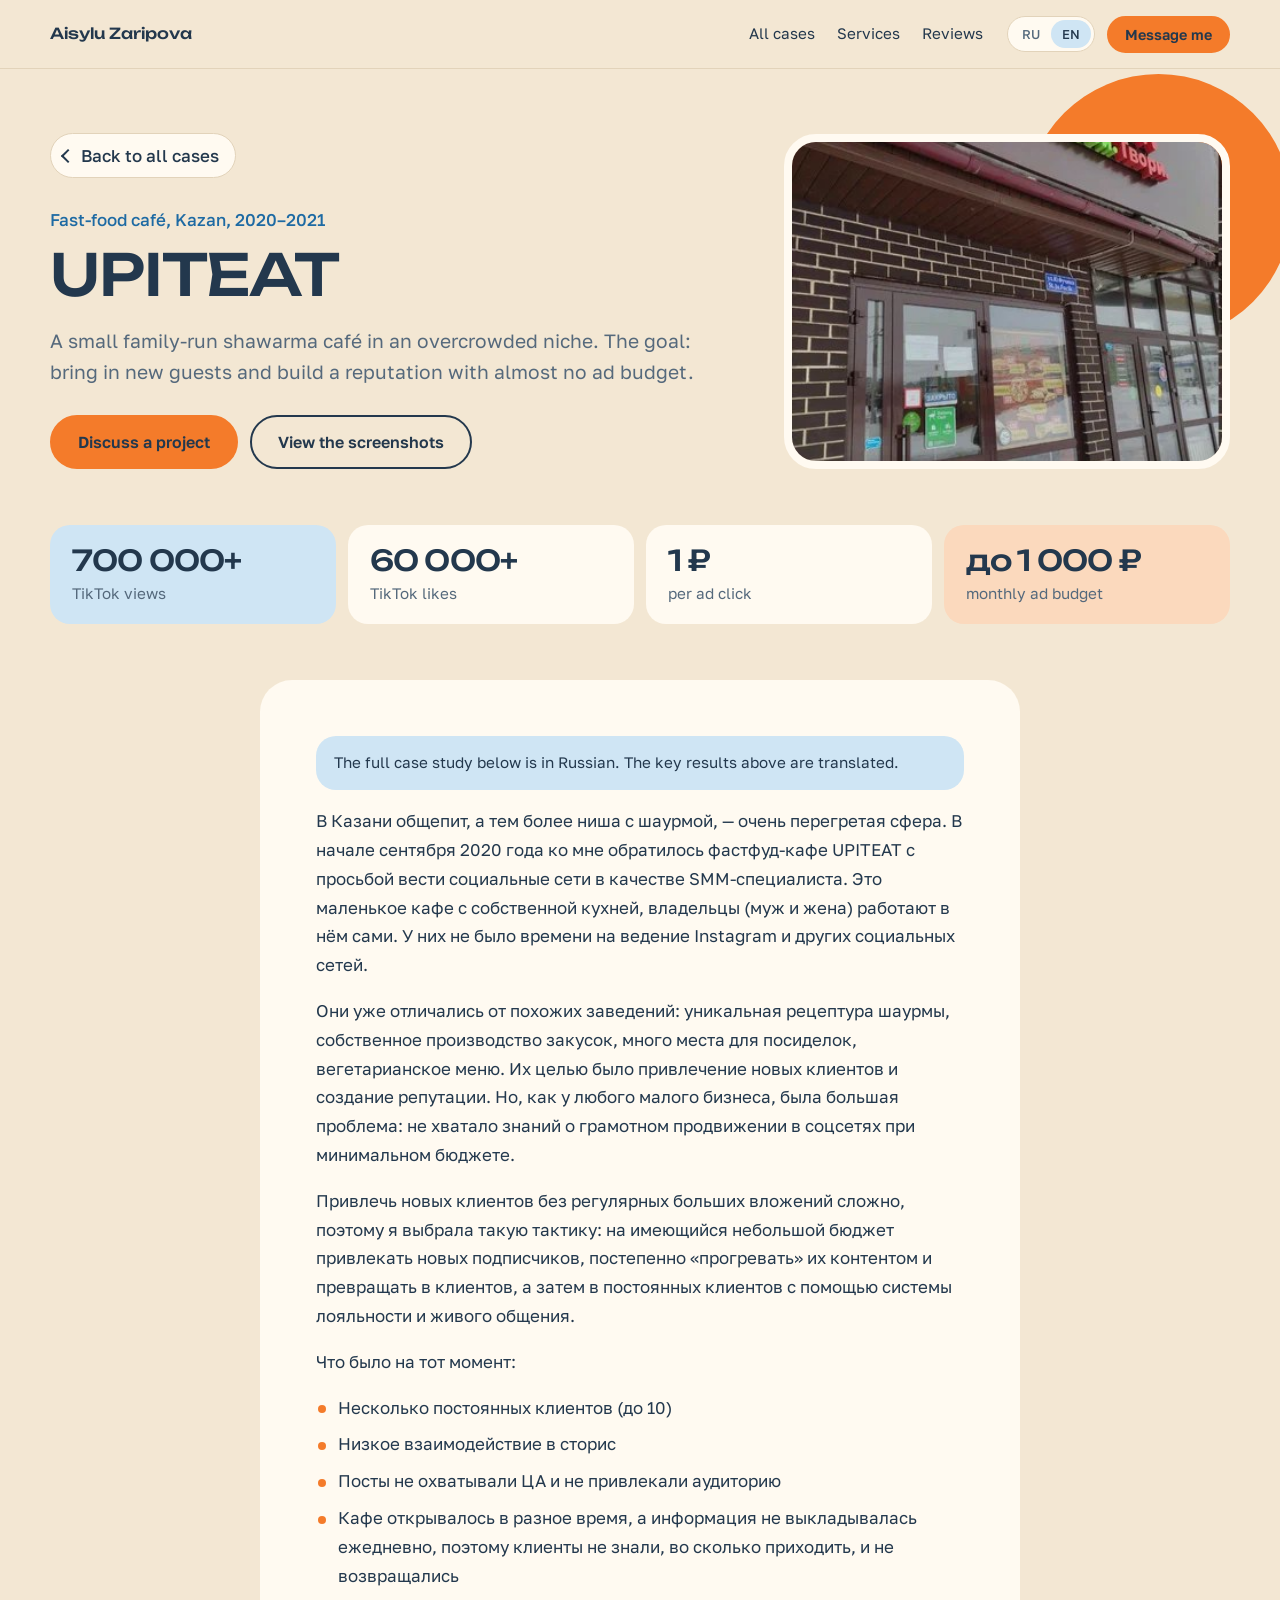
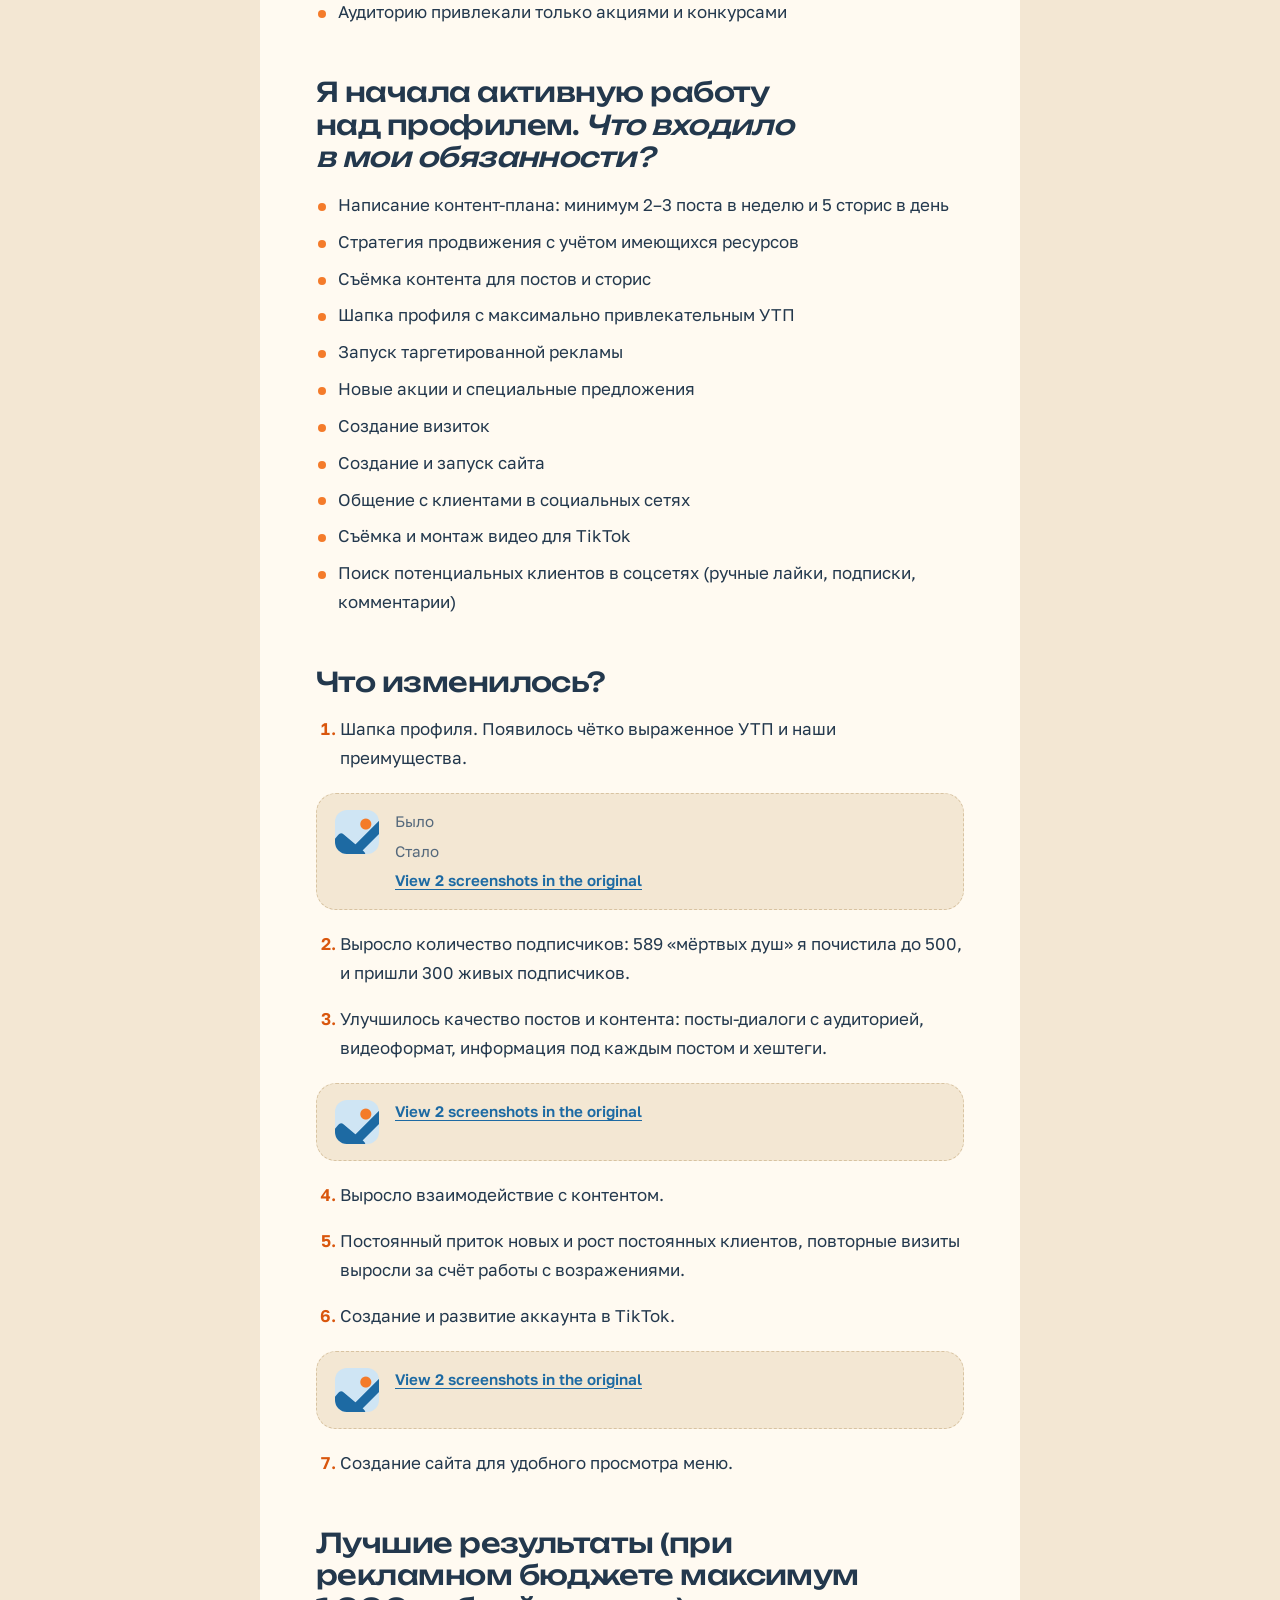
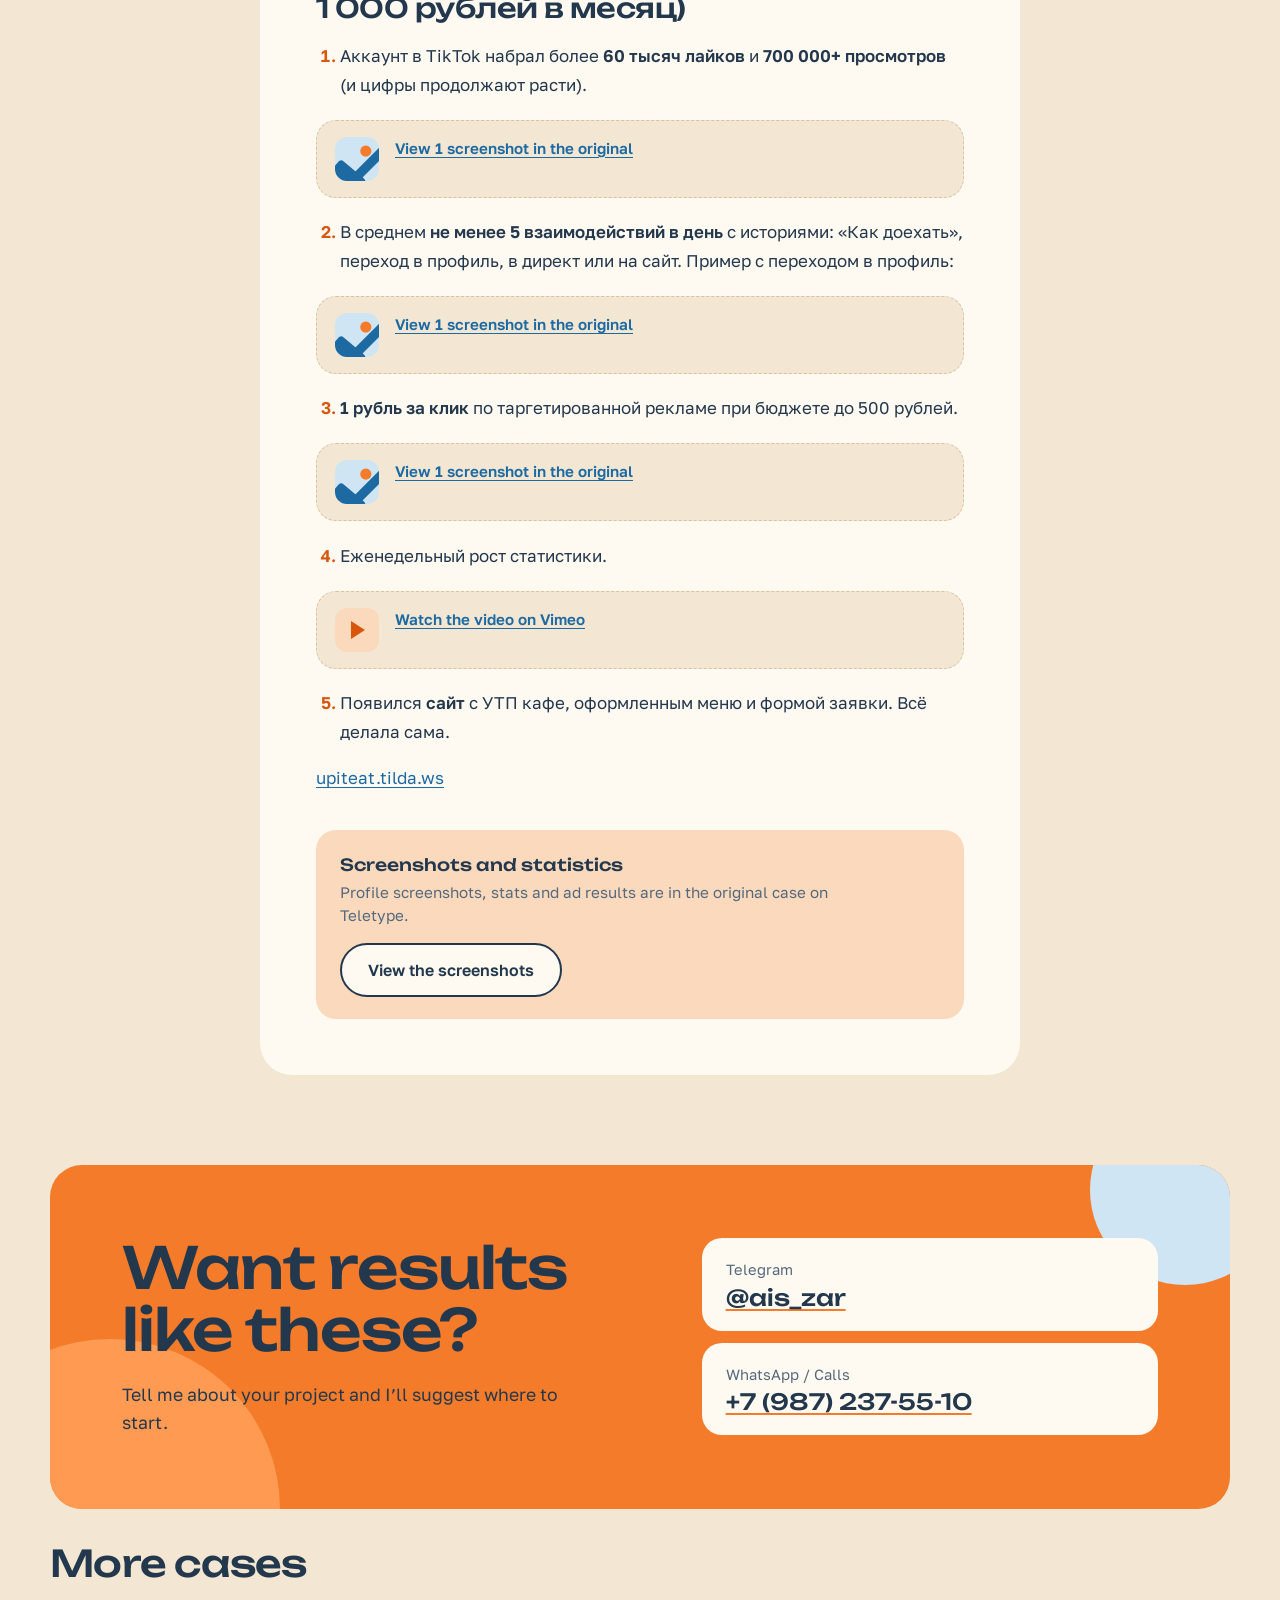
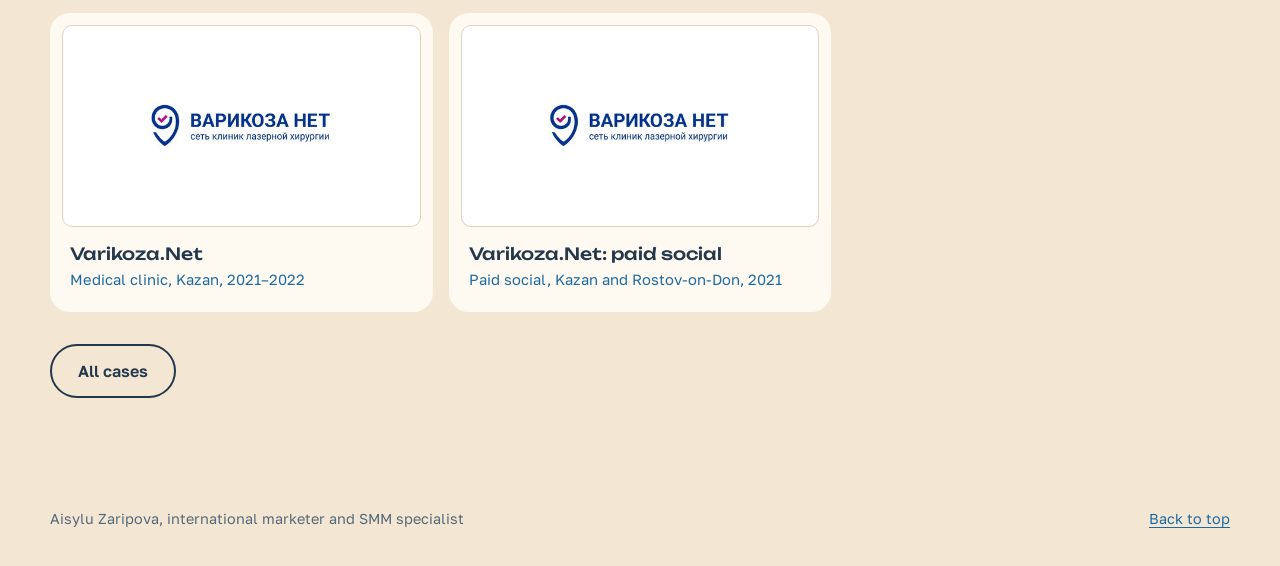
==== commit 0c633176: "Fix script crash without meta description, proofread case texts The script read meta[name=descriptio" ====
--- a/cases/upiteat.html
+++ b/cases/upiteat.html
@@ -18,11 +18,11 @@
 <div class="progress" aria-hidden="true"></div>
 <header class="top">
   <div class="wrap top__in">
-    <a class="brand" href="../index.html" data-en="Aisylu Zaripova">Айсылу Зарипова</a>
+    <a class="brand" href="../" data-en="Aisylu Zaripova">Айсылу Зарипова</a>
     <nav class="nav" aria-label="Навигация">
-      <a href="../index.html#cases" data-en="All cases">Все кейсы</a>
-      <a href="../index.html#services" data-en="Services">Услуги</a>
-      <a href="../index.html#reviews" data-en="Reviews">Отзывы</a>
+      <a href="../#cases" data-en="All cases">Все кейсы</a>
+      <a href="../#services" data-en="Services">Услуги</a>
+      <a href="../#reviews" data-en="Reviews">Отзывы</a>
     </nav>
     <div class="top__act">
       <div class="lang" role="group" aria-label="Язык / Language">
@@ -38,7 +38,7 @@
   <section class="chero">
     <div class="wrap chero__in">
       <div class="chero__text">
-        <a class="back" href="../index.html#cases" data-en="Back to all cases">Ко всем кейсам</a>
+        <a class="back" href="../#cases" data-en="Back to all cases">Ко всем кейсам</a>
         <p class="chero__meta" data-en="Fast-food café, Kazan, 2020–2021">Фастфуд-кафе, Казань, 2020–2021</p>
         <h1 data-en="UPITEAT">UPITEAT</h1>
         <p class="chero__lead" data-en="A small family-run shawarma café in an overcrowded niche. The goal: bring in new guests and build a reputation with almost no ad budget.">Маленькое семейное кафе с шаурмой в перегретой нише. Задача: привлечь новых гостей и выстроить репутацию почти без рекламного бюджета.</p>
@@ -59,36 +59,35 @@
 
   <article class="wrap prose">
     <p class="lang-note" data-en="The full case study below is in Russian. The key results above are translated."></p>
-    <p>В Казани пищевая сфера, а тем более ниша с шаурмой - очень перегретая ниша. В начале сентября 2020 года ко мне обратилось фастфуд-кафе UPITEAT c просьбой вести социальные сети в качестве SMM-специалиста. Это маленькое кафе с собственной кухней, владельцы (муж и жена) работают в нем сами. У них не было времени на ведение Инстаграма и других социальных сетей.</p>
-<p>Они уже отличались от других подобных заведений - уникальная рецептура шаурмы, собственное производство закусок, много места для посиделок, вегетерианское меню. Их целью было привлечение новых клиентов и создание репутации. Но как у каждого малого бизнеса была большая проблема - отсутствие знаний о грамотном продвижении через социальные сети при минимальном бюджете.</p>
-<p>Так как привлечь новых клиентов без регулярных больших вложений достаточно сложно, я выбрала следующую тактику - с помощью имеющегося небольшого бюджета привлечь новых подписчиков и постепенно "прогревать" их с помощью контента, превращая в клиентов, а далее уже в постоянных клиентов при помощи системы лояльности и живого взаимодействия с клиентом.</p>
-<p>Что у них было на тот момент?</p>
-<p>0. Несколько постоянных клиентов (до 10)</p>
-<ol><li>Низкое взаимодействие в сторис</li><li>Посты не охватывают ЦА, не привлекают аудиторию</li><li>Так как у кафе разное время открытия и информация не выкладывалась ежедневно, клиенты не знали во сколько точно подходить и не возвращались.</li><li>Акции и конкурсы, через которые привлекалась аудитория.</li></ol>
+    <p>В Казани общепит, а тем более ниша с шаурмой, — очень перегретая сфера. В начале сентября 2020 года ко мне обратилось фастфуд-кафе UPITEAT с просьбой вести социальные сети в качестве SMM-специалиста. Это маленькое кафе с собственной кухней, владельцы (муж и жена) работают в нём сами. У них не было времени на ведение Instagram и других социальных сетей.</p>
+<p>Они уже отличались от похожих заведений: уникальная рецептура шаурмы, собственное производство закусок, много места для посиделок, вегетарианское меню. Их целью было привлечение новых клиентов и создание репутации. Но, как у любого малого бизнеса, была большая проблема: не хватало знаний о грамотном продвижении в соцсетях при минимальном бюджете.</p>
+<p>Привлечь новых клиентов без регулярных больших вложений сложно, поэтому я выбрала такую тактику: на имеющийся небольшой бюджет привлекать новых подписчиков, постепенно «прогревать» их контентом и превращать в клиентов, а затем в постоянных клиентов с помощью системы лояльности и живого общения.</p>
+<p>Что было на тот момент:</p>
+<ul><li>Несколько постоянных клиентов (до 10)</li><li>Низкое взаимодействие в сторис</li><li>Посты не охватывали ЦА и не привлекали аудиторию</li><li>Кафе открывалось в разное время, а информация не выкладывалась ежедневно, поэтому клиенты не знали, во сколько приходить, и не возвращались</li><li>Аудиторию привлекали только акциями и конкурсами</li></ul>
 <h2>Я начала активную работу над профилем. <em>Что входило в мои обязанности?</em></h2>
-<ul><li>Написание контент-плана: выкладывание 2-3 постов в неделю минимум и 5 сторис в день</li><li>Формирование стратегии продвижения с учетом имеющихся ресурсов</li><li>Съемка контента для постов и сторис</li><li>Создание шапки с максимально привлекательным УТП</li><li>Запуск таргетированной рекламы</li><li>Формирование новых акций и специальных предложений</li><li>Создание визиток</li><li>Создание и запуск сайта</li><li>Взаимодействие с клиентами в социальных сетях</li><li>Запись и съемка видео в Tik Tok</li><li>Поиск потенциальных клиентов в социальных сетях (ручные лайки, подписки, комментарии)</li></ul>
+<ul><li>Написание контент-плана: минимум 2–3 поста в неделю и 5 сторис в день</li><li>Стратегия продвижения с учётом имеющихся ресурсов</li><li>Съёмка контента для постов и сторис</li><li>Шапка профиля с максимально привлекательным УТП</li><li>Запуск таргетированной рекламы</li><li>Новые акции и специальные предложения</li><li>Создание визиток</li><li>Создание и запуск сайта</li><li>Общение с клиентами в социальных сетях</li><li>Съёмка и монтаж видео для TikTok</li><li>Поиск потенциальных клиентов в соцсетях (ручные лайки, подписки, комментарии)</li></ul>
 <h2>Что изменилось?</h2>
-<ol><li>Шапка профиля. Появилось четко выраженное УТП, а также наши преимущества</li></ol>
+<ol><li>Шапка профиля. Появилось чётко выраженное УТП и наши преимущества.</li></ol>
 <figure class="shotref"><span class="shotref__ic" aria-hidden="true"></span><figcaption><p>Было</p><p>Стало</p><a class="shotref__link" href="https://teletype.in/@ais.zar/6tDZV5hww" target="_blank" rel="noopener" data-en="View 2 screenshots in the original">Смотреть 2 скриншота в оригинале</a></figcaption></figure>
-<p>2. Увеличилось количество подписчиков (589 "мертвых душ" я очистила до 500 и пришли 300 живых подписчиков).</p>
-<p>3.Улучшилось качество постов и контента. Посты-диалоги с аудиторией, появился видео-формат постов, информация под каждым постом и хэштеги.</p>
+<ol start="2"><li>Выросло количество подписчиков: 589 «мёртвых душ» я почистила до 500, и пришли 300 живых подписчиков.</li></ol>
+<ol start="3"><li>Улучшилось качество постов и контента: посты-диалоги с аудиторией, видеоформат, информация под каждым постом и хештеги.</li></ol>
 <figure class="shotref"><span class="shotref__ic" aria-hidden="true"></span><figcaption><a class="shotref__link" href="https://teletype.in/@ais.zar/6tDZV5hww" target="_blank" rel="noopener" data-en="View 2 screenshots in the original">Смотреть 2 скриншота в оригинале</a></figcaption></figure>
-<p>4.Увеличилось взаимодействия с контентом</p>
-<p>5.Постоянный рост новых клиентов и постоянных клиентов, увеличение процента возврата клиента за счет обработки возражений.</p>
-<p>6.Создание и развитие аккаунта в Tik Tok</p>
+<ol start="4"><li>Выросло взаимодействие с контентом.</li></ol>
+<ol start="5"><li>Постоянный приток новых и рост постоянных клиентов, повторные визиты выросли за счёт работы с возражениями.</li></ol>
+<ol start="6"><li>Создание и развитие аккаунта в TikTok.</li></ol>
 <figure class="shotref"><span class="shotref__ic" aria-hidden="true"></span><figcaption><a class="shotref__link" href="https://teletype.in/@ais.zar/6tDZV5hww" target="_blank" rel="noopener" data-en="View 2 screenshots in the original">Смотреть 2 скриншота в оригинале</a></figcaption></figure>
-<p>7.Создание сайта для удобного просмотра меню.</p>
-<h2>Лучшие результаты (при рекламном бюджете МАКСИМУМ 1000 рублей в месяц)</h2>
-<ol><li>Аккаунт в Тик Токе набрал более <b>60 тысяч лайков</b> и от<b> 700 000 просмотров</b> (количество продолжает расти)</li></ol>
+<ol start="7"><li>Создание сайта для удобного просмотра меню.</li></ol>
+<h2>Лучшие результаты (при рекламном бюджете максимум 1 000 рублей в месяц)</h2>
+<ol><li>Аккаунт в TikTok набрал более <b>60 тысяч лайков</b> и <b>700 000+ просмотров</b> (и цифры продолжают расти).</li></ol>
 <figure class="shotref"><span class="shotref__ic" aria-hidden="true"></span><figcaption><a class="shotref__link" href="https://teletype.in/@ais.zar/6tDZV5hww" target="_blank" rel="noopener" data-en="View 1 screenshot in the original">Смотреть 1 скриншот в оригинале</a></figcaption></figure>
-<p>2. В день среднее количество взаимодействий с историями (как доехать, перейти в профиль, переход в direct или на сайт) - <b>не менее 5 в день</b>. Пример на "перейти в профиль"</p>
+<ol start="2"><li>В среднем <b>не менее 5 взаимодействий в день</b> с историями: «Как доехать», переход в профиль, в директ или на сайт. Пример с переходом в профиль:</li></ol>
 <figure class="shotref"><span class="shotref__ic" aria-hidden="true"></span><figcaption><a class="shotref__link" href="https://teletype.in/@ais.zar/6tDZV5hww" target="_blank" rel="noopener" data-en="View 1 screenshot in the original">Смотреть 1 скриншот в оригинале</a></figcaption></figure>
-<p>3.<b> 1 рубль за клик</b> по таргетированной рекламе при минимальном бюджете до 500 рублей.</p>
+<ol start="3"><li><b>1 рубль за клик</b> по таргетированной рекламе при бюджете до 500 рублей.</li></ol>
 <figure class="shotref"><span class="shotref__ic" aria-hidden="true"></span><figcaption><a class="shotref__link" href="https://teletype.in/@ais.zar/6tDZV5hww" target="_blank" rel="noopener" data-en="View 1 screenshot in the original">Смотреть 1 скриншот в оригинале</a></figcaption></figure>
-<p>4. Еженедельный рост статистики.</p>
+<ol start="4"><li>Еженедельный рост статистики.</li></ol>
 <figure class="shotref shotref--video"><span class="shotref__ic" aria-hidden="true"></span><figcaption><a class="shotref__link" href="https://vimeo.com/582574248" target="_blank" rel="noopener" data-en="Watch the video on Vimeo">Смотреть видео на Vimeo</a></figcaption></figure>
-<p>5.Появился <b>сайт</b> с выражением УТП кафе, оформленным меню и с формой. (Все создавала сама).</p>
-<p><a target="_blank" rel="noopener" href="http://upiteat.tilda.ws/"> <a target="_blank" rel="noopener" href="http://upiteat.tilda.ws/">http://upiteat.tilda.ws/</a></a></p>
+<ol start="5"><li>Появился <b>сайт</b> с УТП кафе, оформленным меню и формой заявки. Всё делала сама.</li></ol>
+<p><a target="_blank" rel="noopener" href="http://upiteat.tilda.ws/">upiteat.tilda.ws</a></p>
     <aside class="shots-note"><div><b data-en="Screenshots and statistics">Скриншоты и статистика</b><p data-en="Profile screenshots, stats and ad results are in the original case on Teletype.">Скриншоты профиля, статистика и результаты рекламы в оригинале кейса на Teletype.</p></div><a class="btn btn--ghost" href="https://teletype.in/@ais.zar/6tDZV5hww" target="_blank" rel="noopener" data-en="View the screenshots">Ознакомиться со скриншотами</a></aside>
   </article>
 
@@ -110,7 +109,7 @@
   <section class="wrap more">
     <h2 data-en="More cases">Другие кейсы</h2>
     <ul class="more__list"><li><a href="varikoza.html"><img src="../assets/varikoza.jpg" alt="" loading="lazy"><b data-en="Varikoza.Net">Варикоза.Нет</b><span data-en="Medical clinic, Kazan, 2021–2022">Медицинская клиника, Казань, 2021–2022</span></a></li><li><a href="varikoza-target.html"><img src="../assets/varikoza.jpg" alt="" loading="lazy"><b data-en="Varikoza.Net: paid social">Варикоза.Нет: таргет</b><span data-en="Paid social, Kazan and Rostov-on-Don, 2021">Таргетированная реклама, Казань и Ростов-на-Дону, 2021</span></a></li></ul>
-    <a class="btn btn--ghost" href="../index.html#cases" data-en="All cases">Все кейсы</a>
+    <a class="btn btn--ghost" href="../#cases" data-en="All cases">Все кейсы</a>
   </section>
 </main>
 
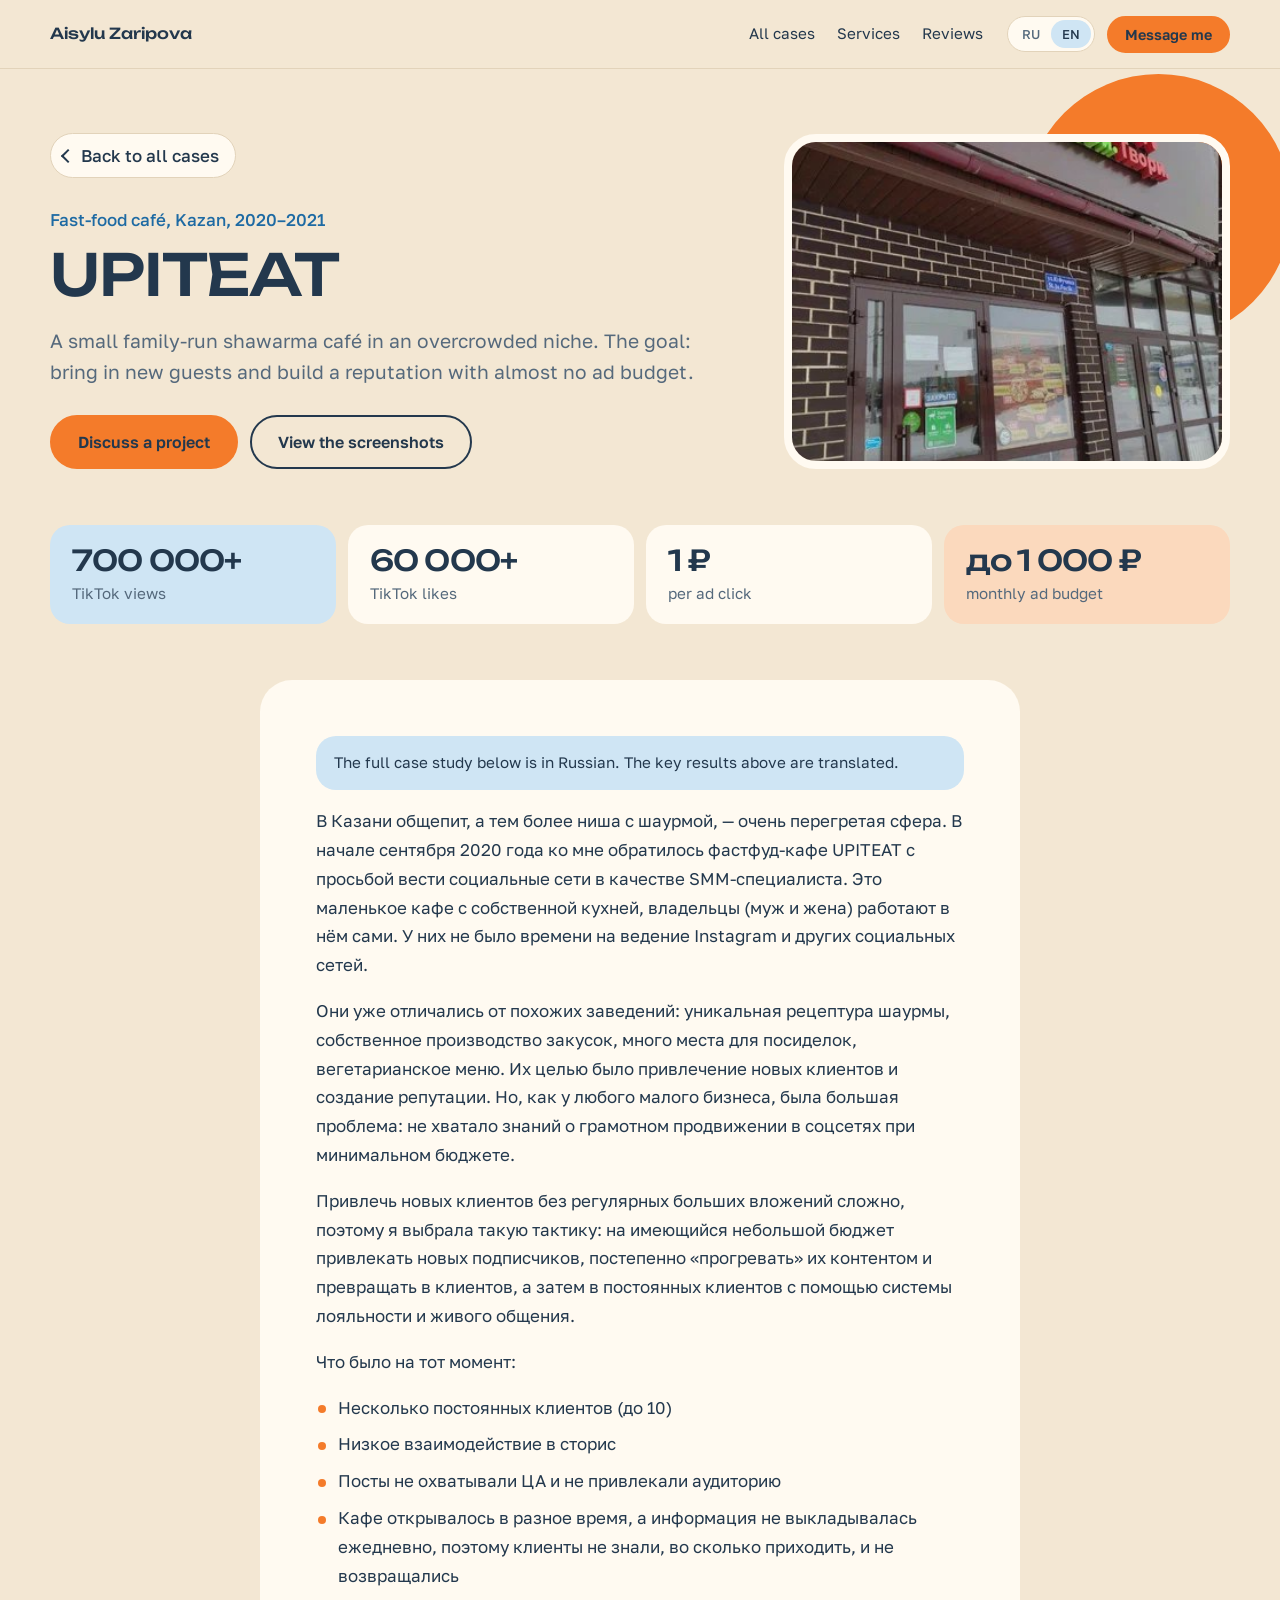
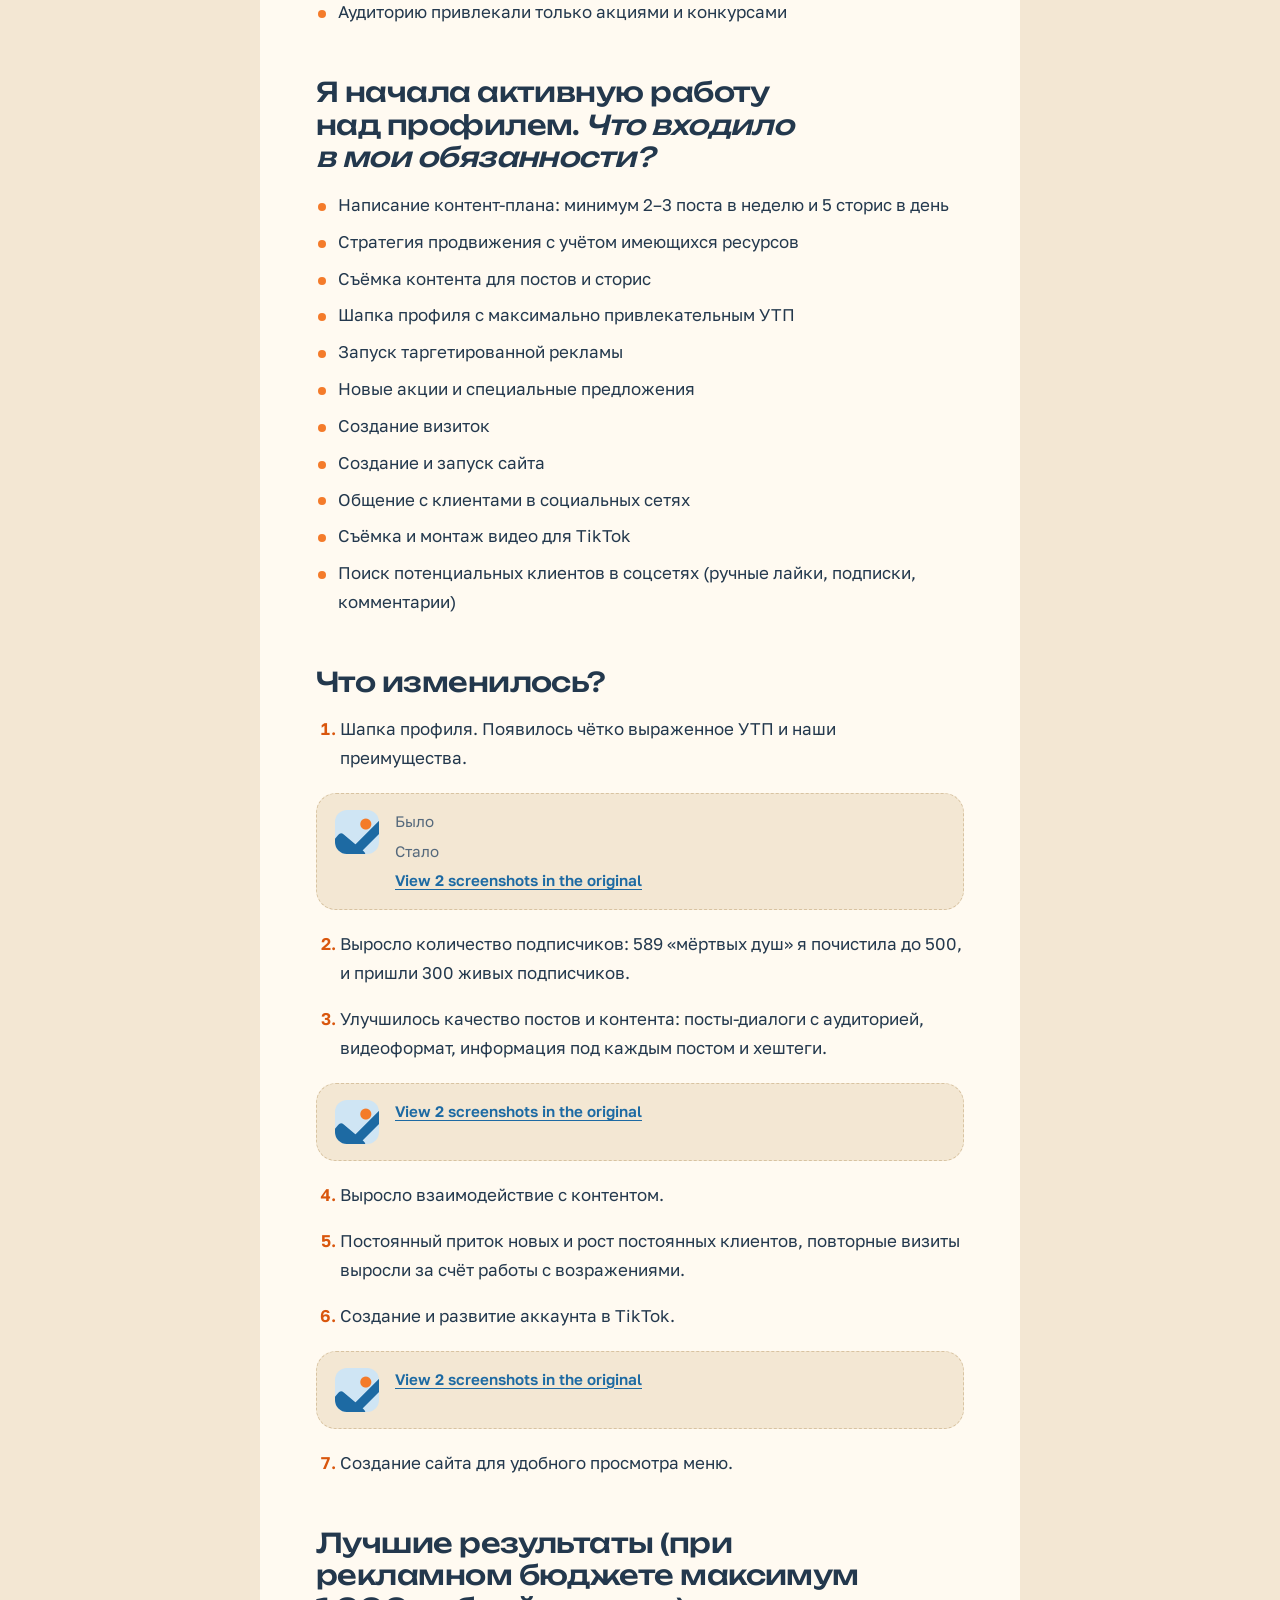
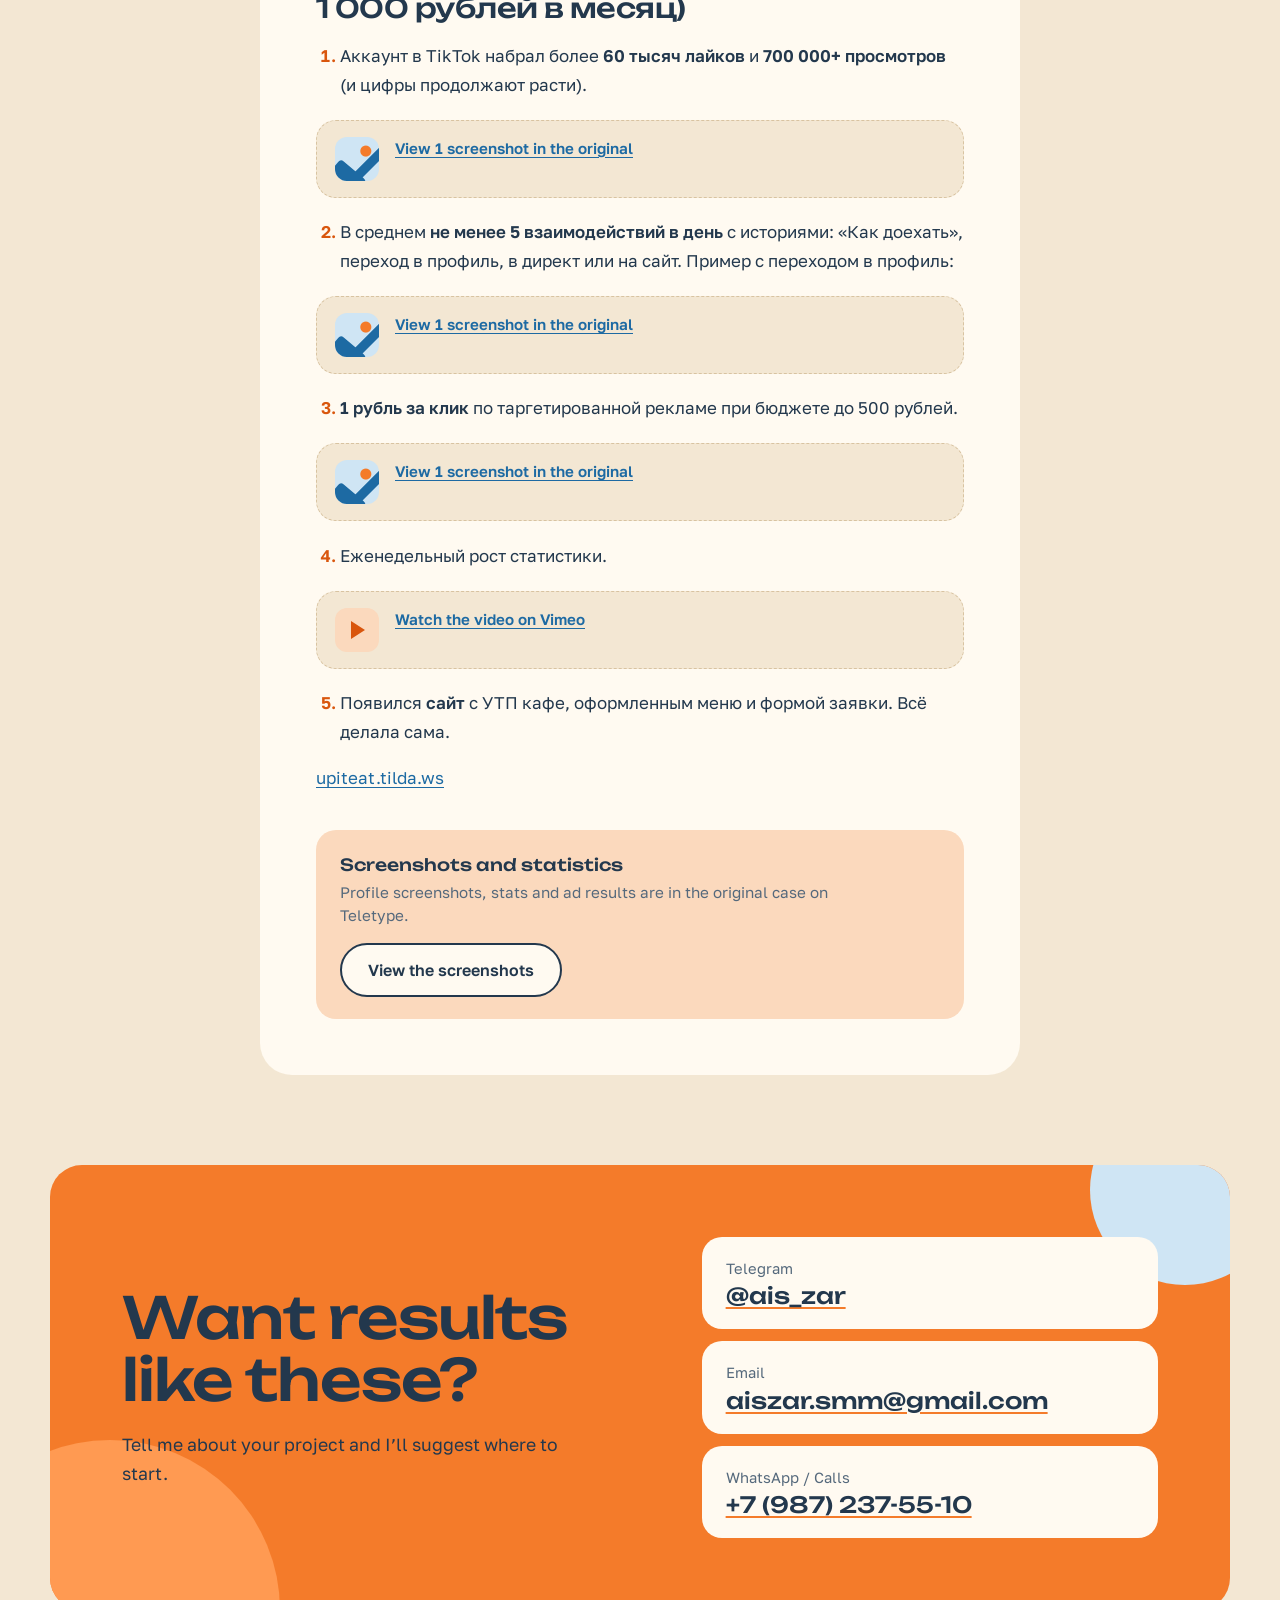
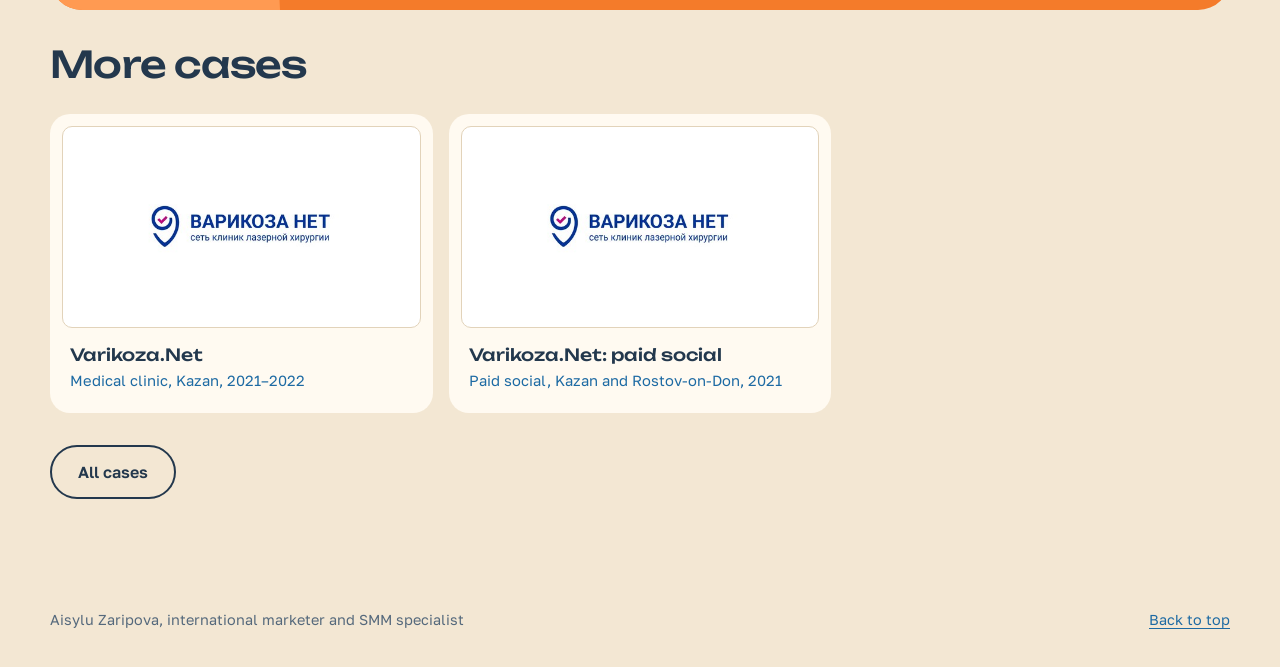
==== commit 71099710: "Add email, numbers bento with animations, interactive project map Best results become an 'About me i" ====
--- a/cases/upiteat.html
+++ b/cases/upiteat.html
@@ -100,6 +100,7 @@
         </div>
         <ul class="contact__list">
           <li><span>Telegram</span><a href="https://t.me/ais_zar" target="_blank" rel="noopener">@ais_zar</a></li>
+          <li><span>Email</span><a href="mailto:aiszar.smm@gmail.com">aiszar.smm@gmail.com</a></li>
           <li><span data-en="WhatsApp / Calls">WhatsApp / Звонки</span><a href="https://wa.me/79872375510" target="_blank" rel="noopener">+7 (987) 237-55-10</a></li>
         </ul>
       </div>
--- a/styles.css
+++ b/styles.css
@@ -440,3 +440,210 @@
 .shotref figcaption { display: grid; gap: 6px; font-size: .95rem; line-height: 1.55; color: var(--ink-soft); min-width: 0; }
 .shotref figcaption p { margin: 0; }
 .shotref__link { font-weight: 600; justify-self: start; }
+
+/* ---------- Best cases ---------- */
+@property --ang { syntax: '<angle>'; inherits: false; initial-value: 0deg; }
+:root { --gold: #f2a516; }
+.best { margin-top: 32px; display: grid; grid-template-columns: repeat(3, 1fr); gap: 20px; }
+.best__card { --ang: 0deg; position: relative; border-radius: calc(var(--r-lg) + 3px); padding: 3px; background: conic-gradient(from var(--ang), var(--sun), var(--gold), var(--sky), #8fc1e3, var(--sun-soft), var(--sun)); box-shadow: 0 22px 44px -26px rgba(244, 123, 42, .6); }
+.best__card:nth-child(2) { --ang: 120deg; }
+.best__card:nth-child(3) { --ang: 240deg; }
+.best__in { height: 100%; background: var(--paper); border-radius: var(--r-lg); overflow: hidden; display: flex; flex-direction: column; }
+.best__media { position: relative; aspect-ratio: 16 / 10; background: #fff; cursor: pointer; overflow: hidden; }
+.best__media img { width: 100%; height: 100%; object-fit: cover; transition: scale .6s cubic-bezier(.2, .7, .2, 1); }
+.best__card:nth-child(3) .best__media img { object-fit: contain; padding: 24px 40px; }
+.best__card:hover .best__media img { scale: 1.05; }
+.best__media::after { content: ''; position: absolute; inset: 0; background: linear-gradient(105deg, transparent 35%, rgba(255, 255, 255, .55) 50%, transparent 65%); transform: translateX(-120%); pointer-events: none; }
+.best__crown { position: absolute; top: 14px; left: 14px; width: 58px; height: 58px; border-radius: 50%; background: var(--paper); color: var(--gold); display: grid; place-items: center; box-shadow: 0 8px 20px -6px rgba(242, 165, 22, .7); }
+.best__crown svg { width: 32px; height: 24px; filter: drop-shadow(0 1px 0 #c97a06); }
+.spark { position: absolute; width: 12px; height: 12px; background: var(--sun); clip-path: polygon(50% 0, 62% 38%, 100% 50%, 62% 62%, 50% 100%, 38% 62%, 0 50%, 38% 38%); }
+.spark--1 { top: -4px; right: -6px; }
+.spark--2 { bottom: 2px; left: -8px; width: 9px; height: 9px; background: var(--sky-deep); }
+.best__body { padding: 22px 24px 26px; display: flex; flex-direction: column; gap: 6px; flex: 1; }
+.best__meta { color: var(--sky-deep); font-size: .9rem; }
+.best__body h3 { font-size: 1.45rem; }
+.best__big { margin-top: 10px; display: grid; gap: 2px; }
+.best__big b { font: 600 clamp(2rem, 3.6vw, 2.8rem)/1 var(--display); letter-spacing: -0.04em; color: var(--sun-deep); }
+.best__big span { color: var(--ink-soft); font-size: .95rem; }
+.best__nums { margin: 12px 0 18px; display: grid; grid-template-columns: 1fr 1fr; gap: 8px; }
+.best__nums li { background: var(--sand); border-radius: 14px; padding: 10px 12px; display: grid; gap: 2px; }
+.best__nums b { font: 500 1.05rem var(--display); }
+.best__nums span { font-size: .85rem; color: var(--ink-soft); line-height: 1.35; }
+.best__open { margin-top: auto; align-self: stretch; font: 600 1rem var(--body); color: var(--ink); background: var(--sun); border: 0; border-radius: 999px; padding: 13px 20px; cursor: pointer; transition: background .2s, transform .2s; }
+.best__open:hover { background: #ff9347; transform: translateY(-2px); }
+.cases__all { margin-top: clamp(48px, 7vw, 80px); }
+
+.case--top { position: relative; outline: 2px solid var(--gold); outline-offset: -2px; }
+.case__crown { position: absolute; z-index: 2; top: 22px; left: 22px; display: inline-flex; align-items: center; gap: 6px; background: var(--paper); color: var(--ink); border-radius: 999px; padding: 5px 12px 5px 8px; font: 500 .78rem var(--display); box-shadow: 0 4px 12px -4px rgba(242, 165, 22, .8); }
+.case__crown svg { width: 20px; height: 15px; color: var(--gold); }
+.case__nda { margin: 4px 0 18px; display: flex; align-items: center; gap: 8px; color: var(--ink-soft); font-size: .92rem; }
+.case__nda span:first-child { background: var(--ink); color: var(--paper); font: 600 .7rem var(--display); letter-spacing: .06em; border-radius: 6px; padding: 3px 7px; }
+
+@media (prefers-reduced-motion: no-preference) {
+  .best__card { animation: ang 6s linear infinite; }
+  .best__crown { animation: crown 3.2s ease-in-out infinite; }
+  .best__card:nth-child(2) .best__crown { animation-delay: -1.1s; }
+  .best__card:nth-child(3) .best__crown { animation-delay: -2.2s; }
+  .spark { animation: twinkle 1.8s ease-in-out infinite; }
+  .spark--2 { animation-delay: .9s; }
+  .best__media::after { animation: shine 4.5s ease-in-out infinite; }
+  .best__card:nth-child(2) .best__media::after { animation-delay: 1.5s; }
+  .best__card:nth-child(3) .best__media::after { animation-delay: 3s; }
+  .best__card { transition: transform .3s cubic-bezier(.2, .7, .2, 1); }
+  .best__card:hover, .best__card.is-done:hover { transform: translateY(-8px) rotate(-.4deg); }
+  .case--top .case__crown svg { animation: crown 3.2s ease-in-out infinite; }
+}
+@keyframes ang { to { --ang: 360deg; } }
+.best__card:nth-child(2) { animation-delay: -2s; }
+.best__card:nth-child(3) { animation-delay: -4s; }
+@keyframes crown { 0%, 100% { transform: translateY(0) rotate(-6deg); } 50% { transform: translateY(-5px) rotate(6deg); } }
+@keyframes twinkle { 0%, 100% { opacity: .2; scale: .5; } 50% { opacity: 1; scale: 1.15; } }
+@keyframes shine { 0%, 55% { transform: translateX(-120%); } 85%, 100% { transform: translateX(120%); } }
+
+@media (max-width: 1000px) { .best { grid-template-columns: 1fr 1fr; } }
+@media (max-width: 640px) { .best { grid-template-columns: 1fr; } }
+
+/* ---------- About me in numbers ---------- */
+.bento { margin-top: 32px; display: grid; grid-template-columns: repeat(4, 1fr); gap: 14px; }
+.tile { position: relative; overflow: hidden; background: var(--paper); border-radius: var(--r-lg); padding: 24px; display: flex; flex-direction: column; gap: 6px; min-width: 0; transition: transform .3s cubic-bezier(.2, .7, .2, 1), box-shadow .3s; }
+.tile:hover { transform: translateY(-5px); box-shadow: 0 24px 40px -26px rgba(35, 56, 77, .4); }
+.tile--hero { grid-column: span 2; grid-row: span 2; background: var(--sky); padding: clamp(24px, 3vw, 36px); }
+.tile--wide { grid-column: span 2; flex-direction: row; align-items: flex-end; justify-content: space-between; gap: 16px; }
+.tile--wide > div { display: flex; flex-direction: column; gap: 6px; min-width: 0; }
+.tile--sun { background: var(--sun); }
+.tile--sky { background: #e3f0f9; }
+.tile--soft { background: var(--sun-soft); }
+.tile__num b { font: 600 clamp(2rem, 3.4vw, 2.9rem)/1 var(--display); letter-spacing: -0.045em; font-variant-numeric: tabular-nums; white-space: nowrap; }
+.tile--hero .tile__num b { font-size: clamp(4rem, 9vw, 7.5rem); color: var(--sky-deep); }
+.tile:not(.tile--sun):not(.tile--hero) .tile__num b { color: var(--sun-deep); }
+.tile__label { font-weight: 500; line-height: 1.35; }
+.tile--hero .tile__label { font: 500 clamp(1.1rem, 2vw, 1.5rem) var(--display); }
+.tile__text { color: var(--ink-soft); max-width: 30em; margin-top: 6px; }
+.tile__chips { display: flex; flex-wrap: wrap; gap: 6px; margin-top: 10px; }
+.tile__chips li { background: var(--paper); border-radius: 999px; padding: 5px 12px; font-size: .88rem; font-weight: 500; }
+.tile__mini { margin-top: auto; padding-top: 22px; display: grid; grid-template-columns: repeat(3, 1fr); gap: 10px; }
+.tile__mini div { background: var(--paper); border-radius: var(--r-md); padding: 14px 16px; display: grid; gap: 2px; }
+.tile__mini b { font: 600 1.7rem/1 var(--display); letter-spacing: -0.03em; color: var(--sun-deep); }
+.tile__mini span { font-size: .88rem; color: var(--ink-soft); }
+.tile__brand { margin-top: auto; align-self: flex-start; font: 600 .82rem var(--display); color: var(--ink); background: rgba(255, 255, 255, .7); border: 1px solid rgba(35, 56, 77, .15); border-radius: 999px; padding: 6px 12px; cursor: pointer; transition: background .2s, transform .2s; }
+.tile__brand:hover { background: var(--paper); transform: translateY(-2px); }
+.tile--wide .tile__brand { margin-top: 10px; }
+
+.spark-line { width: 46%; max-width: 240px; flex: none; overflow: visible; }
+.spark-line path { fill: none; stroke: var(--paper); stroke-width: 5; stroke-linecap: round; stroke-dasharray: 1; stroke-dashoffset: 0; }
+.spark-line circle { fill: var(--paper); stroke: var(--ink); stroke-width: 3; }
+.bars { display: flex; align-items: flex-end; gap: 5px; height: 54px; margin: 8px 0 4px; }
+.bars i { flex: 1; height: var(--h); background: linear-gradient(var(--sun), var(--sun-soft)); border-radius: 5px 5px 2px 2px; transform-origin: bottom; }
+.bars i:last-child { background: var(--sky-deep); }
+.ring { position: absolute; right: 18px; top: 18px; width: 64px; height: 64px; }
+.ring svg { width: 100%; height: 100%; transform: rotate(-90deg); }
+.ring circle { fill: none; stroke: rgba(29, 106, 163, .15); stroke-width: 7; }
+.ring .ring__v { stroke: var(--sky-deep); stroke-linecap: round; stroke-dasharray: 100; stroke-dashoffset: 0; }
+.ring__play { position: absolute; left: 27px; top: 23px; border-left: 14px solid var(--sun-deep); border-top: 9px solid transparent; border-bottom: 9px solid transparent; }
+.play { position: absolute; right: 20px; top: 20px; width: 52px; height: 52px; border-radius: 50%; background: var(--sun); }
+.play::after { content: ''; position: absolute; left: 21px; top: 16px; border-left: 15px solid var(--paper); border-top: 10px solid transparent; border-bottom: 10px solid transparent; }
+
+@media (prefers-reduced-motion: no-preference) {
+  .js .spark-line path { stroke-dashoffset: 1; transition: stroke-dashoffset 1.8s cubic-bezier(.3, .6, .2, 1) .2s; }
+  .js .spark-line circle { opacity: 0; transition: opacity .3s 1.9s; }
+  .js .tile.is-on .spark-line path { stroke-dashoffset: 0; }
+  .js .tile.is-on .spark-line circle { opacity: 1; animation: blink 1.6s 2.2s ease-in-out infinite; }
+  .js .bars i { transform: scaleY(0); transition: transform .7s cubic-bezier(.3, 1.3, .5, 1); }
+  .js .bars i:nth-child(2) { transition-delay: .08s; } .js .bars i:nth-child(3) { transition-delay: .16s; } .js .bars i:nth-child(4) { transition-delay: .24s; }
+  .js .bars i:nth-child(5) { transition-delay: .32s; } .js .bars i:nth-child(6) { transition-delay: .4s; } .js .bars i:nth-child(7) { transition-delay: .48s; }
+  .js .tile.is-on .bars i { transform: none; }
+  .js .ring .ring__v { stroke-dashoffset: 100; transition: stroke-dashoffset 1.6s cubic-bezier(.3, .6, .2, 1) .2s; }
+  .js .tile.is-on .ring .ring__v { stroke-dashoffset: 0; }
+  .play::before { content: ''; position: absolute; inset: 0; border-radius: 50%; background: var(--sun); animation: pulse 2s ease-out infinite; }
+  .tile__chips li { transition: transform .2s; }
+  .tile__chips li:hover { transform: translateY(-2px) rotate(-2deg); }
+}
+@keyframes blink { 50% { r: 7; } }
+@keyframes pulse { from { transform: scale(1); opacity: .6; } to { transform: scale(1.7); opacity: 0; } }
+
+/* ---------- World map ---------- */
+.wmap { margin-top: 28px; display: grid; grid-template-columns: 1fr 300px; gap: 14px; align-items: stretch; }
+.wmap__canvas { position: relative; background: var(--paper); border-radius: var(--r-lg); padding: clamp(10px, 2vw, 24px); }
+.wmap__svg { display: block; width: 100%; height: auto; overflow: visible; }
+.wmap__dots { fill: none; stroke: #d6c19e; stroke-width: 3.6; stroke-linecap: round; }
+.arc { fill: none; stroke: var(--sun); stroke-width: 1.6; stroke-dasharray: .015 .012; opacity: .55; transition: opacity .3s, stroke-width .3s; }
+.arc.is-on { opacity: 1; stroke-width: 2.6; stroke: var(--sun-deep); }
+.wmap__stage { position: relative; }
+.wmap__canvas { display: grid; align-content: center; }
+.wmap__stage .pin { position: absolute; transform: translate(-50%, -50%); padding: 0; border: 0; background: none; cursor: pointer; display: flex; align-items: center; gap: 6px; z-index: 1; }
+.pin__dot { position: relative; display: grid; place-items: center; width: 30px; height: 30px; border-radius: 50%; background: var(--sky-deep); color: var(--paper); font: 600 .8rem var(--display); border: 3px solid var(--paper); box-shadow: 0 6px 14px -4px rgba(29, 106, 163, .6); transition: transform .25s cubic-bezier(.3, 1.4, .5, 1), background .2s; }
+.pin__dot::after { content: ''; position: absolute; inset: -3px; border-radius: 50%; border: 2px solid var(--sky-deep); opacity: 0; }
+.pin__label { position: absolute; left: 34px; white-space: nowrap; background: var(--paper); border-radius: 999px; padding: 3px 10px; font: 500 .78rem var(--display); color: var(--ink); box-shadow: 0 2px 8px rgba(35, 56, 77, .12); pointer-events: none; }
+.pin[data-region="ge"] .pin__label, .pin[data-region="ru"] .pin__label, .pin[data-region="ae"] .pin__label { left: 34px; }
+.pin[data-region="il"] .pin__label, .pin[data-region="eu"] .pin__label { left: auto; right: 34px; }
+.pin:hover .pin__dot { transform: scale(1.15); }
+.pin[aria-pressed="true"] { z-index: 2; }
+.pin[aria-pressed="true"] .pin__dot { background: var(--sun-deep); transform: scale(1.25); box-shadow: 0 6px 16px -4px rgba(217, 86, 13, .7); }
+.pin[aria-pressed="true"] .pin__dot::after { border-color: var(--sun-deep); }
+.pin[aria-pressed="true"] .pin__label { background: var(--ink); color: var(--paper); }
+.pin[data-region="ru"] .pin__dot { background: var(--sun); }
+.pin[data-region="ru"][aria-pressed="true"] .pin__dot { background: var(--sun-deep); }
+
+.wmap__panel { background: var(--sky); border-radius: var(--r-lg); padding: 24px; min-width: 0; }
+.wmap__list h3 { font-size: 1.35rem; }
+.wmap__count { color: var(--sky-deep); font-weight: 500; margin-top: 2px; }
+.wmap__list ul { margin-top: 16px; display: grid; gap: 8px; }
+.wmap__case { width: 100%; text-align: left; display: grid; grid-template-columns: 1fr auto; column-gap: 8px; align-items: center; background: var(--paper); border: 0; border-radius: 14px; padding: 10px 14px; cursor: pointer; font: inherit; color: var(--ink); transition: transform .2s, box-shadow .2s; }
+.wmap__case:hover { transform: translateX(4px); box-shadow: 0 8px 20px -12px rgba(35, 56, 77, .4); }
+.wmap__case b { font: 500 .98rem var(--display); }
+.wmap__case > span:last-child { grid-column: 1 / -1; color: var(--ink-soft); font-size: .88rem; }
+.wmap__tag { grid-row: 1; grid-column: 2; font: 600 .68rem var(--display); background: var(--ink); color: var(--paper); border-radius: 6px; padding: 3px 7px; }
+.wmap__tag--top { background: var(--gold); color: var(--ink); }
+.wmap__chips { margin-top: 14px; display: none; flex-wrap: wrap; gap: 8px; }
+.wmap__chip { font: 500 .92rem var(--body); color: var(--ink); background: var(--paper); border: 1px solid var(--line); border-radius: 999px; padding: 9px 14px; cursor: pointer; }
+.wmap__chip i { font-style: normal; opacity: .6; margin-left: 2px; }
+.wmap__chip[aria-pressed="true"] { background: var(--ink); border-color: var(--ink); color: var(--paper); }
+
+@media (prefers-reduced-motion: no-preference) {
+  .arc { animation: flow 2.4s linear infinite; }
+  .pin__dot::after { animation: ping 2.4s ease-out infinite; }
+  .pin:nth-of-type(2) .pin__dot::after { animation-delay: .4s; } .pin:nth-of-type(3) .pin__dot::after { animation-delay: .8s; }
+  .pin:nth-of-type(4) .pin__dot::after { animation-delay: 1.2s; } .pin:nth-of-type(5) .pin__dot::after { animation-delay: 1.6s; } .pin:nth-of-type(6) .pin__dot::after { animation-delay: 2s; }
+  .js #map .arc { stroke-dashoffset: 0; }
+  .js #map:not(.is-on) .pin { opacity: 0; transform: translate(-50%, -50%) scale(.3); }
+  .js #map .pin { transition: opacity .4s, transform .5s cubic-bezier(.3, 1.4, .5, 1); }
+  .js #map.is-on .pin:nth-of-type(2) { transition-delay: .15s; } .js #map.is-on .pin:nth-of-type(3) { transition-delay: .3s; }
+  .js #map.is-on .pin:nth-of-type(4) { transition-delay: .45s; } .js #map.is-on .pin:nth-of-type(5) { transition-delay: .6s; } .js #map.is-on .pin:nth-of-type(6) { transition-delay: .75s; }
+  .wmap__list:not([hidden]) li { animation: rise .45s cubic-bezier(.2, .7, .2, 1) both; }
+  .wmap__list li:nth-child(2) { animation-delay: .05s; } .wmap__list li:nth-child(3) { animation-delay: .1s; } .wmap__list li:nth-child(4) { animation-delay: .15s; }
+  .wmap__list li:nth-child(5) { animation-delay: .2s; } .wmap__list li:nth-child(6) { animation-delay: .25s; } .wmap__list li:nth-child(7) { animation-delay: .3s; } .wmap__list li:nth-child(8) { animation-delay: .35s; }
+}
+@keyframes flow { to { stroke-dashoffset: -.054; } }
+@keyframes ping { 0% { transform: scale(1); opacity: .8; } 100% { transform: scale(1.9); opacity: 0; } }
+
+@media (max-width: 1080px) {
+  .bento { grid-template-columns: repeat(2, 1fr); }
+  .wmap { grid-template-columns: 1fr; }
+}
+@media (max-width: 640px) {
+  .bento { grid-template-columns: 1fr; }
+  .tile--hero, .tile--wide { grid-column: auto; grid-row: auto; }
+  .tile--wide { flex-direction: column; align-items: stretch; }
+  .spark-line { width: 100%; max-width: none; height: 70px; }
+  .tile__mini { grid-template-columns: repeat(3, 1fr); gap: 6px; }
+  .tile__mini div { padding: 12px 10px; }
+  .tile__mini b { font-size: 1.35rem; }
+  .pin__label { display: none; }
+  .pin__dot { width: 20px; height: 20px; font-size: .62rem; border-width: 2px; }
+  .wmap__chips { display: flex; }
+  .wmap__canvas { padding: 8px; }
+}
+
+/* map: list under the map */
+.wmap { grid-template-columns: 1fr; }
+.wmap__chips { margin-top: 0; }
+.wmap__list:not([hidden]) { display: grid; grid-template-columns: 220px 1fr; gap: 8px 24px; align-items: start; }
+.wmap__list ul { margin-top: 0; grid-template-columns: repeat(auto-fill, minmax(220px, 1fr)); grid-column: 2; grid-row: 1 / span 2; }
+@media (max-width: 760px) {
+  .wmap__list:not([hidden]) { grid-template-columns: 1fr; }
+  .wmap__list ul { grid-column: auto; grid-row: auto; margin-top: 8px; }
+}
+@media (max-width: 640px) {
+  .pin__dot { width: 14px; height: 14px; font-size: 0; }
+  .pin[aria-pressed="true"] .pin__dot { transform: scale(1.4); }
+}
